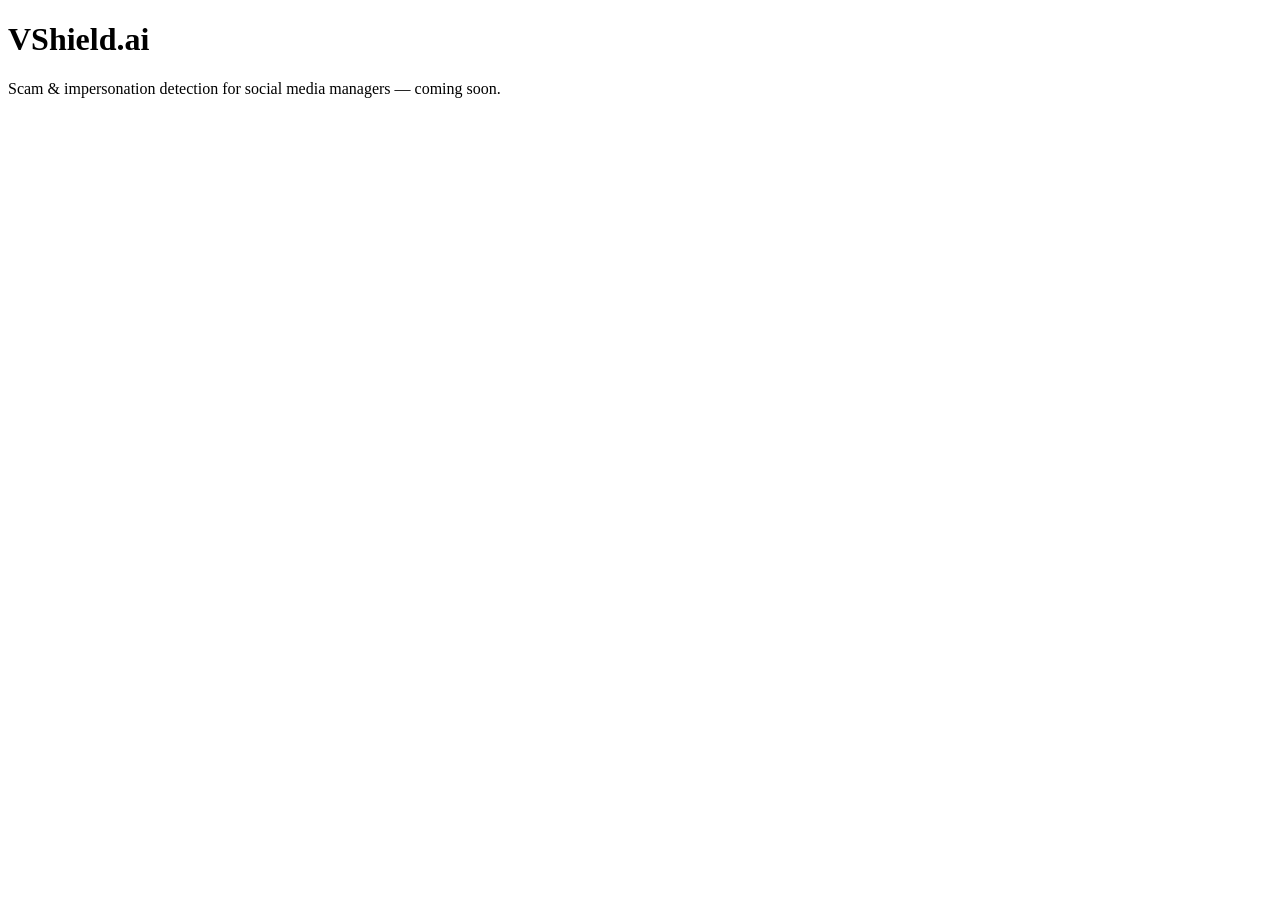
==== src/main/resources/static/index.html @ b7a6ff7b "Day 3: Authentication scaffold - User entity, SecurityConfig, signup/login endpoints, file-based H2" ====
<!DOCTYPE html>
<html lang="en">
<head>
    <meta charset="UTF-8">
    <title>VShield.ai</title>
    <link rel="stylesheet" href="style.css">
</head>
<body>
<h1>VShield.ai</h1>
<p>Scam & impersonation detection for social media managers — coming soon.</p>
<script src="script.js"></script>
</body>
</html>
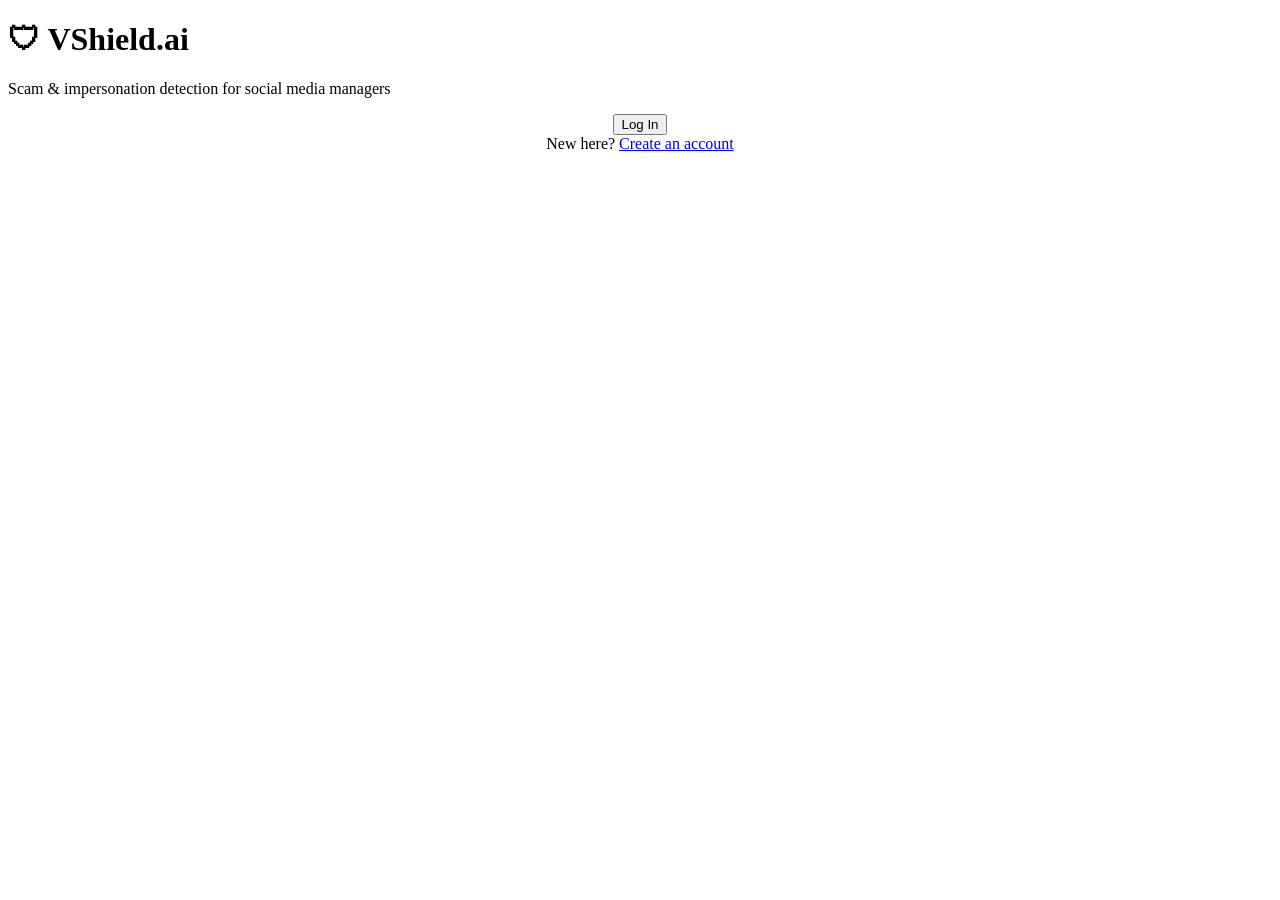
==== commit 4aeecb48: "Day 5: Analysis API + analyze screen, polished auth/dashboard UI, fixed security config conflict" ====
--- a/src/main/resources/static/index.html
+++ b/src/main/resources/static/index.html
@@ -6,8 +6,15 @@
     <link rel="stylesheet" href="style.css">
 </head>
 <body>
-<h1>VShield.ai</h1>
-<p>Scam & impersonation detection for social media managers — coming soon.</p>
-<script src="script.js"></script>
+<div class="container">
+    <h1>🛡 VShield.ai</h1>
+    <p class="subtitle">Scam & impersonation detection for social media managers</p>
+    <div class="card" style="text-align:center;">
+        <a href="login.html"><button>Log In</button></a>
+        <div class="link-row">
+            New here? <a href="signup.html">Create an account</a>
+        </div>
+    </div>
+</div>
 </body>
 </html>
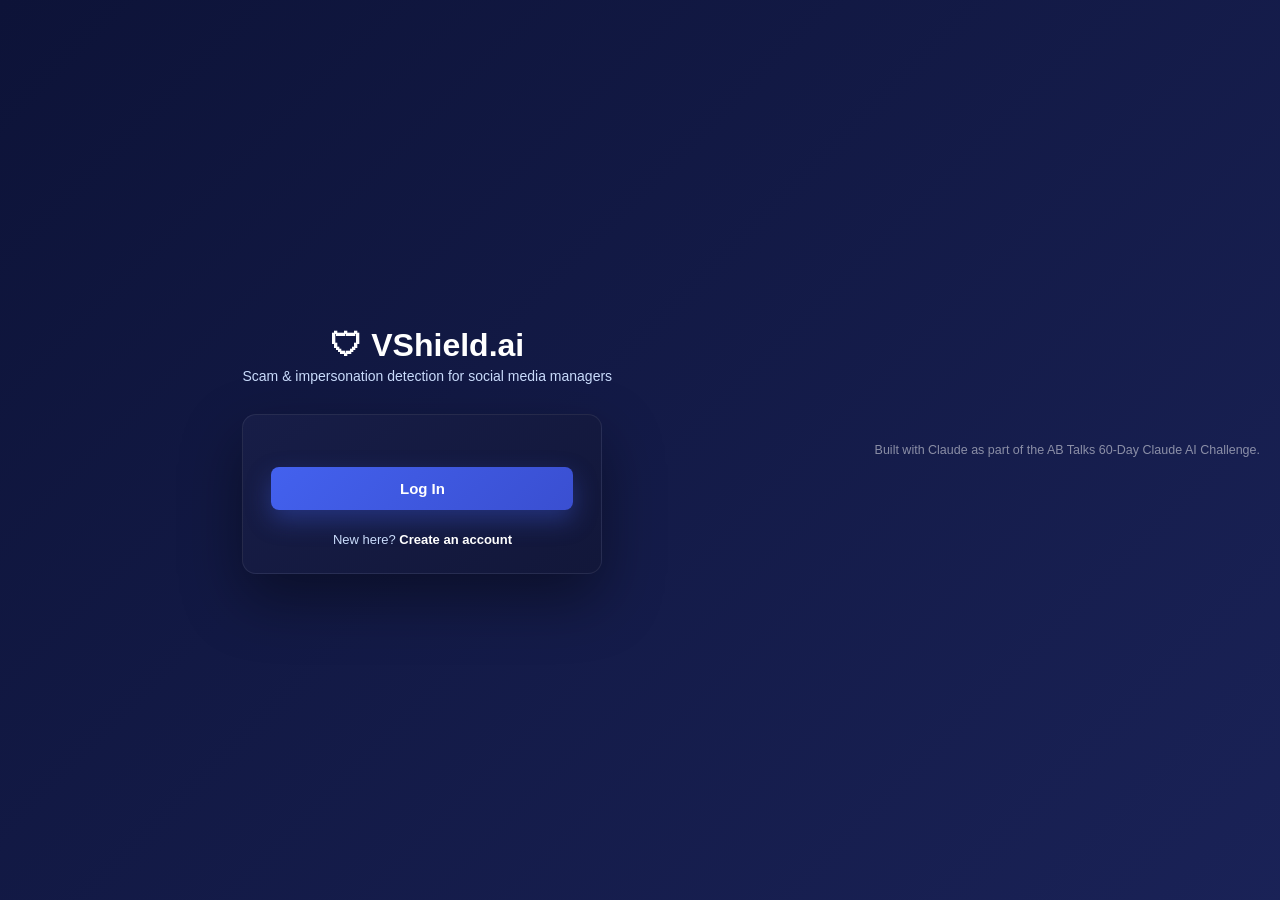
==== commit 1dd4fada: "Add Dockerfile for Render deployment" ====
--- a/src/main/resources/static/index.html
+++ b/src/main/resources/static/index.html
@@ -16,5 +16,7 @@
         </div>
     </div>
 </div>
+<link rel="stylesheet" href="style.css">
+<footer style="text-align:center; padding:20px; font-size:12.5px; color:rgba(255,255,255,0.5); position:relative; z-index:2;">Built with Claude as part of the AB Talks 60-Day Claude AI Challenge.</footer>
 </body>
 </html>
--- a/src/main/resources/static/style.css
+++ b/src/main/resources/static/style.css
@@ -0,0 +1,963 @@
+* {
+    box-sizing: border-box;
+}
+
+body {
+    font-family: 'Segoe UI', Arial, sans-serif;
+    margin: 0;
+    background-color: #1E2761;
+    color: white;
+    min-height: 100vh;
+}
+
+.container {
+    max-width: 420px;
+    margin: 80px auto;
+    padding: 0 20px;
+}
+
+.wide-container {
+    max-width: 700px;
+    margin: 40px auto;
+    padding: 0 20px;
+}
+
+h1 {
+    text-align: center;
+    margin-bottom: 4px;
+}
+
+.subtitle {
+    text-align: center;
+    color: #CADCFC;
+    margin-bottom: 30px;
+    font-size: 14px;
+}
+
+.card {
+    background: white;
+    color: #1B1B2F;
+    border-radius: 10px;
+    padding: 30px;
+    box-shadow: 0 8px 24px rgba(0,0,0,0.25);
+}
+
+label {
+    display: block;
+    font-size: 13px;
+    font-weight: bold;
+    margin-bottom: 6px;
+    margin-top: 16px;
+}
+
+input[type="email"],
+input[type="password"],
+textarea {
+    width: 100%;
+    padding: 10px 12px;
+    border: 1px solid #ccc;
+    border-radius: 6px;
+    font-size: 14px;
+    font-family: inherit;
+}
+
+textarea {
+    resize: vertical;
+    min-height: 140px;
+}
+
+button {
+    width: 100%;
+    background-color: #E63946;
+    color: white;
+    border: none;
+    padding: 12px;
+    border-radius: 6px;
+    font-size: 15px;
+    font-weight: bold;
+    cursor: pointer;
+    margin-top: 20px;
+}
+
+button:hover {
+    background-color: #c9303c;
+}
+
+button:disabled {
+    background-color: #aaa;
+    cursor: not-allowed;
+}
+
+.error-message {
+    background: #fdecea;
+    color: #c0392b;
+    padding: 10px 14px;
+    border-radius: 6px;
+    font-size: 13px;
+    margin-top: 14px;
+    display: none;
+}
+
+.link-row {
+    text-align: center;
+    margin-top: 18px;
+    font-size: 13px;
+    color: #555;
+}
+
+.link-row a {
+    color: #1E2761;
+    font-weight: bold;
+    text-decoration: none;
+}
+
+nav.navbar {
+    background: #16204F;
+    padding: 14px 24px;
+    display: flex;
+    gap: 24px;
+    align-items: center;
+}
+
+nav.navbar a {
+    color: #CADCFC;
+    text-decoration: none;
+    font-size: 14px;
+    font-weight: bold;
+}
+
+nav.navbar a:hover, nav.navbar a.active {
+    color: white;
+}
+
+nav.navbar .brand {
+    color: white;
+    font-size: 16px;
+    margin-right: auto;
+}
+
+nav.navbar button.logout-btn {
+    width: auto;
+    margin-top: 0;
+    padding: 8px 14px;
+    font-size: 13px;
+}
+
+.verdict-card {
+    border-radius: 10px;
+    padding: 20px;
+    margin-top: 20px;
+}
+
+.verdict-safe { background: #eafaf1; border: 2px solid #27ae60; }
+.verdict-suspicious { background: #fef9e7; border: 2px solid #f39c12; }
+.verdict-dangerous { background: #fdedec; border: 2px solid #e74c3c; }
+
+.verdict-badge {
+    display: inline-block;
+    font-weight: bold;
+    font-size: 18px;
+    padding: 4px 12px;
+    border-radius: 6px;
+    color: white;
+}
+
+.badge-safe { background: #27ae60; }
+.badge-suspicious { background: #f39c12; }
+.badge-dangerous { background: #e74c3c; }
+
+.score-text {
+    float: right;
+    font-weight: bold;
+    color: #333;
+}
+
+.verdict-card h3 {
+    margin-top: 20px;
+    margin-bottom: 8px;
+    font-size: 15px;
+}
+
+.verdict-card ul {
+    margin: 0;
+    padding-left: 20px;
+}
+
+.verdict-card li {
+    margin-bottom: 6px;
+    font-size: 14px;
+    color: #333;
+}
+
+.loading {
+    text-align: center;
+    color: #CADCFC;
+    margin-top: 16px;
+    display: none;
+}
+
+.empty-state {
+    text-align: center;
+    padding: 60px 20px;
+    color: #555;
+}
+         * { box-sizing: border-box; margin: 0; padding: 0; }
+
+         body {
+             font-family: 'Segoe UI', Arial, sans-serif;
+             min-height: 100vh;
+             overflow-x: hidden;
+             background: linear-gradient(135deg, #0d1338, #1E2761, #16204F, #2a1245);
+             background-size: 400% 400%;
+             animation: gradientShift 14s ease infinite;
+             display: flex;
+             align-items: center;
+             justify-content: center;
+             position: relative;
+         }
+
+         @keyframes gradientShift {
+             0% { background-position: 0% 50%; }
+             50% { background-position: 100% 50%; }
+             100% { background-position: 0% 50%; }
+         }
+
+         .blob {
+             position: absolute;
+             border-radius: 50%;
+             filter: blur(70px);
+             opacity: 0.45;
+             z-index: 0;
+             animation: float 10s ease-in-out infinite;
+         }
+         .blob1 { width: 380px; height: 380px; background: #E63946; top: -100px; left: -100px; animation-delay: 0s; }
+         .blob2 { width: 320px; height: 320px; background: #4361ee; bottom: -80px; right: -80px; animation-delay: 2s; }
+         .blob3 { width: 260px; height: 260px; background: #7209b7; top: 60%; left: 70%; animation-delay: 4s; }
+
+         @keyframes float {
+             0%, 100% { transform: translateY(0px) translateX(0px) scale(1); }
+             50% { transform: translateY(-30px) translateX(20px) scale(1.08); }
+         }
+
+         .hero-wrap {
+             position: relative;
+             z-index: 2;
+             display: flex;
+             align-items: center;
+             justify-content: center;
+             gap: 70px;
+             max-width: 1000px;
+             width: 92%;
+             flex-wrap: wrap;
+         }
+
+         .hero-left {
+             flex: 1;
+             min-width: 280px;
+             color: white;
+             animation: slideInLeft 0.9s ease both;
+         }
+
+         @keyframes slideInLeft {
+             from { opacity: 0; transform: translateX(-40px); }
+             to { opacity: 1; transform: translateX(0); }
+         }
+
+         .shield-logo {
+             width: 90px;
+             height: 90px;
+             border-radius: 22px;
+             background: linear-gradient(135deg, #E63946, #c9303c);
+             display: flex;
+             align-items: center;
+             justify-content: center;
+             font-size: 44px;
+             box-shadow: 0 20px 50px rgba(230,57,70,0.5);
+             animation: pulse 3s ease-in-out infinite, rotate3d 6s linear infinite;
+             transform-style: preserve-3d;
+             margin-bottom: 28px;
+         }
+
+         @keyframes pulse {
+             0%, 100% { box-shadow: 0 20px 50px rgba(230,57,70,0.5); }
+             50% { box-shadow: 0 25px 65px rgba(230,57,70,0.8); }
+         }
+
+         @keyframes rotate3d {
+             0% { transform: rotateY(0deg); }
+             50% { transform: rotateY(15deg); }
+             100% { transform: rotateY(0deg); }
+         }
+
+         .hero-left h1 {
+             font-size: 42px;
+             line-height: 1.15;
+             margin-bottom: 16px;
+             background: linear-gradient(90deg, #ffffff, #CADCFC);
+             -webkit-background-clip: text;
+             background-clip: text;
+             -webkit-text-fill-color: transparent;
+         }
+
+         .hero-left p {
+             color: #CADCFC;
+             font-size: 16px;
+             line-height: 1.6;
+             max-width: 380px;
+         }
+
+         .feature-row {
+             display: flex;
+             align-items: center;
+             gap: 10px;
+             margin-top: 18px;
+             font-size: 14px;
+             color: #ffffffcc;
+             opacity: 0;
+             animation: fadeInUp 0.6s ease forwards;
+         }
+         .feature-row:nth-child(1) { animation-delay: 0.4s; }
+         .feature-row:nth-child(2) { animation-delay: 0.55s; }
+         .feature-row:nth-child(3) { animation-delay: 0.7s; }
+
+         @keyframes fadeInUp {
+             from { opacity: 0; transform: translateY(10px); }
+             to { opacity: 1; transform: translateY(0); }
+         }
+
+         .feature-row .dot {
+             width: 8px; height: 8px; border-radius: 50%;
+             background: #E63946;
+             box-shadow: 0 0 10px #E63946;
+         }
+
+         .hero-right {
+             perspective: 1200px;
+             animation: slideInRight 0.9s ease both;
+         }
+
+         @keyframes slideInRight {
+             from { opacity: 0; transform: translateX(40px); }
+             to { opacity: 1; transform: translateX(0); }
+         }
+
+         .card {
+             width: 360px;
+             background: rgba(255,255,255,0.08);
+             backdrop-filter: blur(20px);
+             -webkit-backdrop-filter: blur(20px);
+             border: 1px solid rgba(255,255,255,0.18);
+             border-radius: 18px;
+             padding: 36px 32px;
+             color: white;
+             box-shadow: 0 25px 60px rgba(0,0,0,0.4);
+             transform-style: preserve-3d;
+             transition: transform 0.15s ease-out;
+         }
+
+         .card h2 {
+             font-size: 22px;
+             margin-bottom: 4px;
+         }
+         .card .sub {
+             color: #CADCFC;
+             font-size: 13px;
+             margin-bottom: 24px;
+         }
+
+         label {
+             display: block;
+             font-size: 12px;
+             font-weight: bold;
+             color: #CADCFC;
+             margin-bottom: 6px;
+             margin-top: 16px;
+             text-transform: uppercase;
+             letter-spacing: 0.5px;
+         }
+
+         input {
+             width: 100%;
+             padding: 12px 14px;
+             border-radius: 8px;
+             border: 1px solid rgba(255,255,255,0.25);
+             background: rgba(255,255,255,0.08);
+             color: white;
+             font-size: 14px;
+             outline: none;
+             transition: border-color 0.2s, background 0.2s;
+         }
+         input::placeholder { color: rgba(255,255,255,0.4); }
+         input:focus {
+             border-color: #E63946;
+             background: rgba(255,255,255,0.13);
+         }
+
+         button {
+             width: 100%;
+             margin-top: 26px;
+             padding: 13px;
+             border: none;
+             border-radius: 8px;
+             background: linear-gradient(135deg, #E63946, #c9303c);
+             color: white;
+             font-size: 15px;
+             font-weight: bold;
+             cursor: pointer;
+             transition: transform 0.15s, box-shadow 0.15s;
+             box-shadow: 0 10px 25px rgba(230,57,70,0.35);
+         }
+         button:hover { transform: translateY(-2px); box-shadow: 0 14px 32px rgba(230,57,70,0.5); }
+         button:disabled { opacity: 0.6; cursor: not-allowed; transform: none; }
+
+         .error-message {
+             background: rgba(231,76,60,0.15);
+             border: 1px solid rgba(231,76,60,0.4);
+             color: #ff8a80;
+             padding: 10px 14px;
+             border-radius: 8px;
+             font-size: 13px;
+             margin-top: 16px;
+             display: none;
+         }
+
+         .link-row {
+             text-align: center;
+             margin-top: 22px;
+             font-size: 13px;
+             color: #CADCFC;
+         }
+         .link-row a { color: white; font-weight: bold; text-decoration: none; }
+         .link-row a:hover { text-decoration: underline; }
+
+         @media (max-width: 720px) {
+             .hero-wrap { flex-direction: column; text-align: center; }
+             .hero-left { align-items: center; display: flex; flex-direction: column; }
+             .feature-row { justify-content: center; }
+         }
+
+                 * { box-sizing: border-box; margin: 0; padding: 0; }
+
+                 body {
+                     font-family: 'Segoe UI', Arial, sans-serif;
+                     min-height: 100vh;
+                     overflow-x: hidden;
+                     background: linear-gradient(135deg, #0d1338, #1E2761, #16204F, #2a1245);
+                     background-size: 400% 400%;
+                     animation: gradientShift 14s ease infinite;
+                     display: flex;
+                     align-items: center;
+                     justify-content: center;
+                     position: relative;
+                 }
+
+                 @keyframes gradientShift {
+                     0% { background-position: 0% 50%; }
+                     50% { background-position: 100% 50%; }
+                     100% { background-position: 0% 50%; }
+                 }
+
+                 .blob {
+                     position: absolute;
+                     border-radius: 50%;
+                     filter: blur(70px);
+                     opacity: 0.45;
+                     z-index: 0;
+                     animation: float 10s ease-in-out infinite;
+                 }
+                 .blob1 { width: 380px; height: 380px; background: #4361ee; top: -100px; right: -100px; animation-delay: 0s; }
+                 .blob2 { width: 320px; height: 320px; background: #E63946; bottom: -80px; left: -80px; animation-delay: 2s; }
+                 .blob3 { width: 260px; height: 260px; background: #7209b7; top: 55%; right: 65%; animation-delay: 4s; }
+
+                 @keyframes float {
+                     0%, 100% { transform: translateY(0px) translateX(0px) scale(1); }
+                     50% { transform: translateY(-30px) translateX(20px) scale(1.08); }
+                 }
+
+                 .hero-wrap {
+                     position: relative;
+                     z-index: 2;
+                     display: flex;
+                     align-items: center;
+                     justify-content: center;
+                     gap: 70px;
+                     max-width: 1000px;
+                     width: 92%;
+                     flex-wrap: wrap;
+                     flex-direction: row-reverse;
+                 }
+
+                 .hero-left {
+                     flex: 1;
+                     min-width: 280px;
+                     color: white;
+                     animation: slideInRight 0.9s ease both;
+                 }
+
+                 @keyframes slideInRight {
+                     from { opacity: 0; transform: translateX(40px); }
+                     to { opacity: 1; transform: translateX(0); }
+                 }
+
+                 .shield-logo {
+                     width: 90px;
+                     height: 90px;
+                     border-radius: 22px;
+                     background: linear-gradient(135deg, #4361ee, #3a4fd1);
+                     display: flex;
+                     align-items: center;
+                     justify-content: center;
+                     font-size: 44px;
+                     box-shadow: 0 20px 50px rgba(67,97,238,0.5);
+                     animation: pulse 3s ease-in-out infinite, rotate3d 6s linear infinite;
+                     transform-style: preserve-3d;
+                     margin-bottom: 28px;
+                 }
+
+                 @keyframes pulse {
+                     0%, 100% { box-shadow: 0 20px 50px rgba(67,97,238,0.5); }
+                     50% { box-shadow: 0 25px 65px rgba(67,97,238,0.8); }
+                 }
+
+                 @keyframes rotate3d {
+                     0% { transform: rotateY(0deg); }
+                     50% { transform: rotateY(-15deg); }
+                     100% { transform: rotateY(0deg); }
+                 }
+
+                 .hero-left h1 {
+                     font-size: 42px;
+                     line-height: 1.15;
+                     margin-bottom: 16px;
+                     background: linear-gradient(90deg, #ffffff, #CADCFC);
+                     -webkit-background-clip: text;
+                     background-clip: text;
+                     -webkit-text-fill-color: transparent;
+                 }
+
+                 .hero-left p {
+                     color: #CADCFC;
+                     font-size: 16px;
+                     line-height: 1.6;
+                     max-width: 380px;
+                 }
+
+                 .feature-row {
+                     display: flex;
+                     align-items: center;
+                     gap: 10px;
+                     margin-top: 18px;
+                     font-size: 14px;
+                     color: #ffffffcc;
+                     opacity: 0;
+                     animation: fadeInUp 0.6s ease forwards;
+                 }
+                 .feature-row:nth-child(1) { animation-delay: 0.4s; }
+                 .feature-row:nth-child(2) { animation-delay: 0.55s; }
+                 .feature-row:nth-child(3) { animation-delay: 0.7s; }
+
+                 @keyframes fadeInUp {
+                     from { opacity: 0; transform: translateY(10px); }
+                     to { opacity: 1; transform: translateY(0); }
+                 }
+
+                 .feature-row .dot {
+                     width: 8px; height: 8px; border-radius: 50%;
+                     background: #4361ee;
+                     box-shadow: 0 0 10px #4361ee;
+                 }
+
+                 .hero-right {
+                     perspective: 1200px;
+                     animation: slideInLeft 0.9s ease both;
+                 }
+
+                 @keyframes slideInLeft {
+                     from { opacity: 0; transform: translateX(-40px); }
+                     to { opacity: 1; transform: translateX(0); }
+                 }
+
+                 .card {
+                     width: 360px;
+                     background: rgba(255,255,255,0.08);
+                     backdrop-filter: blur(20px);
+                     -webkit-backdrop-filter: blur(20px);
+                     border: 1px solid rgba(255,255,255,0.18);
+                     border-radius: 18px;
+                     padding: 36px 32px;
+                     color: white;
+                     box-shadow: 0 25px 60px rgba(0,0,0,0.4);
+                     transform-style: preserve-3d;
+                     transition: transform 0.15s ease-out;
+                 }
+
+                 .card h2 {
+                     font-size: 22px;
+                     margin-bottom: 4px;
+                 }
+                 .card .sub {
+                     color: #CADCFC;
+                     font-size: 13px;
+                     margin-bottom: 24px;
+                 }
+
+                 label {
+                     display: block;
+                     font-size: 12px;
+                     font-weight: bold;
+                     color: #CADCFC;
+                     margin-bottom: 6px;
+                     margin-top: 16px;
+                     text-transform: uppercase;
+                     letter-spacing: 0.5px;
+                 }
+
+                 input {
+                     width: 100%;
+                     padding: 12px 14px;
+                     border-radius: 8px;
+                     border: 1px solid rgba(255,255,255,0.25);
+                     background: rgba(255,255,255,0.08);
+                     color: white;
+                     font-size: 14px;
+                     outline: none;
+                     transition: border-color 0.2s, background 0.2s;
+                 }
+                 input::placeholder { color: rgba(255,255,255,0.4); }
+                 input:focus {
+                     border-color: #4361ee;
+                     background: rgba(255,255,255,0.13);
+                 }
+
+                 button {
+                     width: 100%;
+                     margin-top: 26px;
+                     padding: 13px;
+                     border: none;
+                     border-radius: 8px;
+                     background: linear-gradient(135deg, #4361ee, #3a4fd1);
+                     color: white;
+                     font-size: 15px;
+                     font-weight: bold;
+                     cursor: pointer;
+                     transition: transform 0.15s, box-shadow 0.15s;
+                     box-shadow: 0 10px 25px rgba(67,97,238,0.35);
+                 }
+                 button:hover { transform: translateY(-2px); box-shadow: 0 14px 32px rgba(67,97,238,0.5); }
+                 button:disabled { opacity: 0.6; cursor: not-allowed; transform: none; }
+
+                 .error-message {
+                     background: rgba(231,76,60,0.15);
+                     border: 1px solid rgba(231,76,60,0.4);
+                     color: #ff8a80;
+                     padding: 10px 14px;
+                     border-radius: 8px;
+                     font-size: 13px;
+                     margin-top: 16px;
+                     display: none;
+                 }
+
+                 .link-row {
+                     text-align: center;
+                     margin-top: 22px;
+                     font-size: 13px;
+                     color: #CADCFC;
+                 }
+                 .link-row a { color: white; font-weight: bold; text-decoration: none; }
+                 .link-row a:hover { text-decoration: underline; }
+
+                 @media (max-width: 720px) {
+                     .hero-wrap { flex-direction: column; text-align: center; }
+                     .hero-left { align-items: center; display: flex; flex-direction: column; }
+                     .feature-row { justify-content: center; }
+                 }
+
+                         * { box-sizing: border-box; margin: 0; padding: 0; }
+
+                         body {
+                             font-family: 'Segoe UI', Arial, sans-serif;
+                             background-color: #0d1128;
+                             color: white;
+                             min-height: 100vh;
+                             position: relative;
+                             overflow-x: hidden;
+                         }
+
+                         #matrixCanvas {
+                             position: fixed;
+                             top: 0;
+                             left: 0;
+                             width: 100%;
+                             height: 100%;
+                             z-index: 0;
+                             opacity: 0.35;
+                         }
+
+                         .page-overlay {
+                             position: relative;
+                             z-index: 1;
+                         }
+
+                         nav.navbar {
+                             background: rgba(22, 32, 79, 0.85);
+                             backdrop-filter: blur(8px);
+                             padding: 14px 24px;
+                             display: flex;
+                             gap: 24px;
+                             align-items: center;
+                             border-bottom: 1px solid rgba(255,255,255,0.08);
+                         }
+
+                         nav.navbar a {
+                             color: #CADCFC;
+                             text-decoration: none;
+                             font-size: 14px;
+                             font-weight: bold;
+                         }
+
+                         nav.navbar a:hover, nav.navbar a.active { color: white; }
+
+                         nav.navbar .brand {
+                             color: white;
+                             font-size: 16px;
+                             margin-right: auto;
+                         }
+
+                         nav.navbar button.logout-btn {
+                             background-color: #E63946;
+                             color: white;
+                             border: none;
+                             padding: 8px 14px;
+                             border-radius: 6px;
+                             font-size: 13px;
+                             font-weight: bold;
+                             cursor: pointer;
+                         }
+                         nav.navbar button.logout-btn:hover { background-color: #c9303c; }
+
+                         .wide-container {
+                             max-width: 700px;
+                             margin: 60px auto;
+                             padding: 0 20px;
+                         }
+
+                         .wide-container h1 {
+                             font-size: 32px;
+                             margin-bottom: 8px;
+                         }
+
+                         .wide-container > p {
+                             color: #CADCFC;
+                             font-size: 15px;
+                         }
+
+                         .card {
+                             background: rgba(255,255,255,0.08);
+                             backdrop-filter: blur(14px);
+                             border: 1px solid rgba(255,255,255,0.15);
+                             border-radius: 12px;
+                             padding: 24px;
+                             transition: transform 0.2s, box-shadow 0.2s;
+                         }
+
+                         .card:hover {
+                             transform: translateY(-4px);
+                             box-shadow: 0 16px 40px rgba(0,0,0,0.4);
+                             border-color: #E63946;
+                         }
+
+                         .card h3 { margin-top: 0; color: white; }
+                         .card p { color: #CADCFC !important; font-size: 14px; }
+
+
+
+                        html, body {
+                            margin: 0;
+                            padding: 0;
+                        }
+
+                        * { box-sizing: border-box; }
+
+                        body {
+                            font-family: 'Segoe UI', Arial, sans-serif;
+                            background-color: #0a0e27;
+                            color: white;
+                            min-height: 100vh;
+                            position: relative;
+                            overflow-x: hidden;
+                        }
+
+                        #matrixCanvas {
+                            position: fixed;
+                            top: 0;
+                            left: 0;
+                            width: 100%;
+                            height: 100%;
+                            z-index: 0;
+                            opacity: 0.18;
+                            display: block;
+                        }
+
+                        .page-overlay {
+                            position: relative;
+                            z-index: 1;
+                            width: 100%;
+                            min-height: 100vh;
+                        }
+
+                        /* NAVBAR */
+                        nav.navbar {
+                            position: fixed;
+                            top: 0;
+                            left: 0;
+                            width: 100%;
+                            height: 66px;
+                            background: #12173a;
+                            box-shadow: 0 2px 12px rgba(0,0,0,0.4);
+                            padding: 0 36px;
+                            display: flex;
+                            gap: 30px;
+                            align-items: center;
+                            z-index: 10;
+                        }
+
+                        nav.navbar a {
+                            color: #9aa7d1;
+                            text-decoration: none;
+                            font-size: 14px;
+                            font-weight: 600;
+                            padding: 8px 12px;
+                            border-radius: 6px;
+                            transition: color 0.15s, background 0.15s;
+                        }
+
+                        nav.navbar a:hover { color: #ffffff; background: rgba(255,255,255,0.06); }
+                        nav.navbar a.active { color: #ffffff; background: rgba(230,57,70,0.18); }
+
+                        nav.navbar .brand {
+                            color: white;
+                            font-size: 17px;
+                            font-weight: 700;
+                            margin-right: auto;
+                            display: flex;
+                            align-items: center;
+                            gap: 8px;
+                            letter-spacing: -0.2px;
+                        }
+
+                        nav.navbar button.logout-btn {
+                            background-color: transparent;
+                            color: #ff8a80;
+                            border: 1px solid rgba(230,57,70,0.5);
+                            padding: 8px 18px;
+                            border-radius: 6px;
+                            font-size: 13px;
+                            font-weight: 600;
+                            cursor: pointer;
+                            transition: all 0.15s;
+                        }
+                        nav.navbar button.logout-btn:hover {
+                            background-color: #E63946;
+                            color: white;
+                            border-color: #E63946;
+                        }
+
+                        /* WELCOME SECTION */
+                        .wide-container {
+                            max-width: 760px;
+                            margin: 0 auto;
+                            padding: 130px 24px 40px 24px;
+                            position: relative;
+                            z-index: 1;
+                        }
+
+                        .wide-container h1 {
+                            font-size: 30px;
+                            font-weight: 700;
+                            margin: 0 0 10px 0;
+                            letter-spacing: -0.4px;
+                            background: linear-gradient(90deg, #ffffff, #CADCFC);
+                            -webkit-background-clip: text;
+                            background-clip: text;
+                            -webkit-text-fill-color: transparent;
+                        }
+
+                        .wide-container > p {
+                            color: #9aa7d1;
+                            font-size: 15px;
+                            margin: 0 0 32px 0;
+                            line-height: 1.6;
+                            max-width: 560px;
+                        }
+
+                        /* ANALYZE CARD */
+                        .card {
+                            background: linear-gradient(145deg, #171d47, #12173a);
+                            border: 1px solid rgba(255,255,255,0.08);
+                            border-radius: 14px;
+                            padding: 26px 28px;
+                            transition: transform 0.2s ease, box-shadow 0.2s ease, border-color 0.2s ease;
+                            position: relative;
+                            overflow: hidden;
+                        }
+
+                        .card::before {
+                            content: "";
+                            position: absolute;
+                            top: 0; left: 0;
+                            width: 4px;
+                            height: 100%;
+                            background: #E63946;
+                            opacity: 0;
+                            transition: opacity 0.2s;
+                        }
+
+                        .card:hover {
+                            transform: translateY(-4px);
+                            box-shadow: 0 16px 40px rgba(0,0,0,0.5);
+                            border-color: rgba(230,57,70,0.5);
+                        }
+
+                        .card:hover::before { opacity: 1; }
+
+                        .card h3 {
+                            margin: 0 0 6px 0;
+                            color: white;
+                            font-size: 17px;
+                            font-weight: 700;
+                        }
+                        .page-overlay {
+                            position: relative;
+                            z-index: 1;
+                            width: 100%;
+                            min-height: 100vh;
+                            display: flex;
+                            flex-direction: column;
+                        }
+
+                        .page-overlay > .wide-container {
+                            flex: 1;
+                        }
+
+                        .site-footer {
+                            position: relative;
+                            z-index: 1;
+                            text-align: center;
+                            padding: 18px 20px;
+                            font-size: 12.5px;
+                            font-weight: 500;
+                            color: #7d89b0;
+                            background: rgba(10, 14, 39, 0.75);
+                            backdrop-filter: blur(10px);
+                            border-top: 1px solid rgba(255,255,255,0.08);
+                            display: flex;
+                            align-items: center;
+                            justify-content: center;
+                            gap: 8px;
+                        }
+
+                        .site-footer::before {
+                            content: "🛡";
+                            font-size: 13px;
+                            opacity: 0.8;
+                        }
--- a/src/main/resources/static/style.css
+++ b/src/main/resources/static/style.css
@@ -0,0 +1,963 @@
+* {
+    box-sizing: border-box;
+}
+
+body {
+    font-family: 'Segoe UI', Arial, sans-serif;
+    margin: 0;
+    background-color: #1E2761;
+    color: white;
+    min-height: 100vh;
+}
+
+.container {
+    max-width: 420px;
+    margin: 80px auto;
+    padding: 0 20px;
+}
+
+.wide-container {
+    max-width: 700px;
+    margin: 40px auto;
+    padding: 0 20px;
+}
+
+h1 {
+    text-align: center;
+    margin-bottom: 4px;
+}
+
+.subtitle {
+    text-align: center;
+    color: #CADCFC;
+    margin-bottom: 30px;
+    font-size: 14px;
+}
+
+.card {
+    background: white;
+    color: #1B1B2F;
+    border-radius: 10px;
+    padding: 30px;
+    box-shadow: 0 8px 24px rgba(0,0,0,0.25);
+}
+
+label {
+    display: block;
+    font-size: 13px;
+    font-weight: bold;
+    margin-bottom: 6px;
+    margin-top: 16px;
+}
+
+input[type="email"],
+input[type="password"],
+textarea {
+    width: 100%;
+    padding: 10px 12px;
+    border: 1px solid #ccc;
+    border-radius: 6px;
+    font-size: 14px;
+    font-family: inherit;
+}
+
+textarea {
+    resize: vertical;
+    min-height: 140px;
+}
+
+button {
+    width: 100%;
+    background-color: #E63946;
+    color: white;
+    border: none;
+    padding: 12px;
+    border-radius: 6px;
+    font-size: 15px;
+    font-weight: bold;
+    cursor: pointer;
+    margin-top: 20px;
+}
+
+button:hover {
+    background-color: #c9303c;
+}
+
+button:disabled {
+    background-color: #aaa;
+    cursor: not-allowed;
+}
+
+.error-message {
+    background: #fdecea;
+    color: #c0392b;
+    padding: 10px 14px;
+    border-radius: 6px;
+    font-size: 13px;
+    margin-top: 14px;
+    display: none;
+}
+
+.link-row {
+    text-align: center;
+    margin-top: 18px;
+    font-size: 13px;
+    color: #555;
+}
+
+.link-row a {
+    color: #1E2761;
+    font-weight: bold;
+    text-decoration: none;
+}
+
+nav.navbar {
+    background: #16204F;
+    padding: 14px 24px;
+    display: flex;
+    gap: 24px;
+    align-items: center;
+}
+
+nav.navbar a {
+    color: #CADCFC;
+    text-decoration: none;
+    font-size: 14px;
+    font-weight: bold;
+}
+
+nav.navbar a:hover, nav.navbar a.active {
+    color: white;
+}
+
+nav.navbar .brand {
+    color: white;
+    font-size: 16px;
+    margin-right: auto;
+}
+
+nav.navbar button.logout-btn {
+    width: auto;
+    margin-top: 0;
+    padding: 8px 14px;
+    font-size: 13px;
+}
+
+.verdict-card {
+    border-radius: 10px;
+    padding: 20px;
+    margin-top: 20px;
+}
+
+.verdict-safe { background: #eafaf1; border: 2px solid #27ae60; }
+.verdict-suspicious { background: #fef9e7; border: 2px solid #f39c12; }
+.verdict-dangerous { background: #fdedec; border: 2px solid #e74c3c; }
+
+.verdict-badge {
+    display: inline-block;
+    font-weight: bold;
+    font-size: 18px;
+    padding: 4px 12px;
+    border-radius: 6px;
+    color: white;
+}
+
+.badge-safe { background: #27ae60; }
+.badge-suspicious { background: #f39c12; }
+.badge-dangerous { background: #e74c3c; }
+
+.score-text {
+    float: right;
+    font-weight: bold;
+    color: #333;
+}
+
+.verdict-card h3 {
+    margin-top: 20px;
+    margin-bottom: 8px;
+    font-size: 15px;
+}
+
+.verdict-card ul {
+    margin: 0;
+    padding-left: 20px;
+}
+
+.verdict-card li {
+    margin-bottom: 6px;
+    font-size: 14px;
+    color: #333;
+}
+
+.loading {
+    text-align: center;
+    color: #CADCFC;
+    margin-top: 16px;
+    display: none;
+}
+
+.empty-state {
+    text-align: center;
+    padding: 60px 20px;
+    color: #555;
+}
+         * { box-sizing: border-box; margin: 0; padding: 0; }
+
+         body {
+             font-family: 'Segoe UI', Arial, sans-serif;
+             min-height: 100vh;
+             overflow-x: hidden;
+             background: linear-gradient(135deg, #0d1338, #1E2761, #16204F, #2a1245);
+             background-size: 400% 400%;
+             animation: gradientShift 14s ease infinite;
+             display: flex;
+             align-items: center;
+             justify-content: center;
+             position: relative;
+         }
+
+         @keyframes gradientShift {
+             0% { background-position: 0% 50%; }
+             50% { background-position: 100% 50%; }
+             100% { background-position: 0% 50%; }
+         }
+
+         .blob {
+             position: absolute;
+             border-radius: 50%;
+             filter: blur(70px);
+             opacity: 0.45;
+             z-index: 0;
+             animation: float 10s ease-in-out infinite;
+         }
+         .blob1 { width: 380px; height: 380px; background: #E63946; top: -100px; left: -100px; animation-delay: 0s; }
+         .blob2 { width: 320px; height: 320px; background: #4361ee; bottom: -80px; right: -80px; animation-delay: 2s; }
+         .blob3 { width: 260px; height: 260px; background: #7209b7; top: 60%; left: 70%; animation-delay: 4s; }
+
+         @keyframes float {
+             0%, 100% { transform: translateY(0px) translateX(0px) scale(1); }
+             50% { transform: translateY(-30px) translateX(20px) scale(1.08); }
+         }
+
+         .hero-wrap {
+             position: relative;
+             z-index: 2;
+             display: flex;
+             align-items: center;
+             justify-content: center;
+             gap: 70px;
+             max-width: 1000px;
+             width: 92%;
+             flex-wrap: wrap;
+         }
+
+         .hero-left {
+             flex: 1;
+             min-width: 280px;
+             color: white;
+             animation: slideInLeft 0.9s ease both;
+         }
+
+         @keyframes slideInLeft {
+             from { opacity: 0; transform: translateX(-40px); }
+             to { opacity: 1; transform: translateX(0); }
+         }
+
+         .shield-logo {
+             width: 90px;
+             height: 90px;
+             border-radius: 22px;
+             background: linear-gradient(135deg, #E63946, #c9303c);
+             display: flex;
+             align-items: center;
+             justify-content: center;
+             font-size: 44px;
+             box-shadow: 0 20px 50px rgba(230,57,70,0.5);
+             animation: pulse 3s ease-in-out infinite, rotate3d 6s linear infinite;
+             transform-style: preserve-3d;
+             margin-bottom: 28px;
+         }
+
+         @keyframes pulse {
+             0%, 100% { box-shadow: 0 20px 50px rgba(230,57,70,0.5); }
+             50% { box-shadow: 0 25px 65px rgba(230,57,70,0.8); }
+         }
+
+         @keyframes rotate3d {
+             0% { transform: rotateY(0deg); }
+             50% { transform: rotateY(15deg); }
+             100% { transform: rotateY(0deg); }
+         }
+
+         .hero-left h1 {
+             font-size: 42px;
+             line-height: 1.15;
+             margin-bottom: 16px;
+             background: linear-gradient(90deg, #ffffff, #CADCFC);
+             -webkit-background-clip: text;
+             background-clip: text;
+             -webkit-text-fill-color: transparent;
+         }
+
+         .hero-left p {
+             color: #CADCFC;
+             font-size: 16px;
+             line-height: 1.6;
+             max-width: 380px;
+         }
+
+         .feature-row {
+             display: flex;
+             align-items: center;
+             gap: 10px;
+             margin-top: 18px;
+             font-size: 14px;
+             color: #ffffffcc;
+             opacity: 0;
+             animation: fadeInUp 0.6s ease forwards;
+         }
+         .feature-row:nth-child(1) { animation-delay: 0.4s; }
+         .feature-row:nth-child(2) { animation-delay: 0.55s; }
+         .feature-row:nth-child(3) { animation-delay: 0.7s; }
+
+         @keyframes fadeInUp {
+             from { opacity: 0; transform: translateY(10px); }
+             to { opacity: 1; transform: translateY(0); }
+         }
+
+         .feature-row .dot {
+             width: 8px; height: 8px; border-radius: 50%;
+             background: #E63946;
+             box-shadow: 0 0 10px #E63946;
+         }
+
+         .hero-right {
+             perspective: 1200px;
+             animation: slideInRight 0.9s ease both;
+         }
+
+         @keyframes slideInRight {
+             from { opacity: 0; transform: translateX(40px); }
+             to { opacity: 1; transform: translateX(0); }
+         }
+
+         .card {
+             width: 360px;
+             background: rgba(255,255,255,0.08);
+             backdrop-filter: blur(20px);
+             -webkit-backdrop-filter: blur(20px);
+             border: 1px solid rgba(255,255,255,0.18);
+             border-radius: 18px;
+             padding: 36px 32px;
+             color: white;
+             box-shadow: 0 25px 60px rgba(0,0,0,0.4);
+             transform-style: preserve-3d;
+             transition: transform 0.15s ease-out;
+         }
+
+         .card h2 {
+             font-size: 22px;
+             margin-bottom: 4px;
+         }
+         .card .sub {
+             color: #CADCFC;
+             font-size: 13px;
+             margin-bottom: 24px;
+         }
+
+         label {
+             display: block;
+             font-size: 12px;
+             font-weight: bold;
+             color: #CADCFC;
+             margin-bottom: 6px;
+             margin-top: 16px;
+             text-transform: uppercase;
+             letter-spacing: 0.5px;
+         }
+
+         input {
+             width: 100%;
+             padding: 12px 14px;
+             border-radius: 8px;
+             border: 1px solid rgba(255,255,255,0.25);
+             background: rgba(255,255,255,0.08);
+             color: white;
+             font-size: 14px;
+             outline: none;
+             transition: border-color 0.2s, background 0.2s;
+         }
+         input::placeholder { color: rgba(255,255,255,0.4); }
+         input:focus {
+             border-color: #E63946;
+             background: rgba(255,255,255,0.13);
+         }
+
+         button {
+             width: 100%;
+             margin-top: 26px;
+             padding: 13px;
+             border: none;
+             border-radius: 8px;
+             background: linear-gradient(135deg, #E63946, #c9303c);
+             color: white;
+             font-size: 15px;
+             font-weight: bold;
+             cursor: pointer;
+             transition: transform 0.15s, box-shadow 0.15s;
+             box-shadow: 0 10px 25px rgba(230,57,70,0.35);
+         }
+         button:hover { transform: translateY(-2px); box-shadow: 0 14px 32px rgba(230,57,70,0.5); }
+         button:disabled { opacity: 0.6; cursor: not-allowed; transform: none; }
+
+         .error-message {
+             background: rgba(231,76,60,0.15);
+             border: 1px solid rgba(231,76,60,0.4);
+             color: #ff8a80;
+             padding: 10px 14px;
+             border-radius: 8px;
+             font-size: 13px;
+             margin-top: 16px;
+             display: none;
+         }
+
+         .link-row {
+             text-align: center;
+             margin-top: 22px;
+             font-size: 13px;
+             color: #CADCFC;
+         }
+         .link-row a { color: white; font-weight: bold; text-decoration: none; }
+         .link-row a:hover { text-decoration: underline; }
+
+         @media (max-width: 720px) {
+             .hero-wrap { flex-direction: column; text-align: center; }
+             .hero-left { align-items: center; display: flex; flex-direction: column; }
+             .feature-row { justify-content: center; }
+         }
+
+                 * { box-sizing: border-box; margin: 0; padding: 0; }
+
+                 body {
+                     font-family: 'Segoe UI', Arial, sans-serif;
+                     min-height: 100vh;
+                     overflow-x: hidden;
+                     background: linear-gradient(135deg, #0d1338, #1E2761, #16204F, #2a1245);
+                     background-size: 400% 400%;
+                     animation: gradientShift 14s ease infinite;
+                     display: flex;
+                     align-items: center;
+                     justify-content: center;
+                     position: relative;
+                 }
+
+                 @keyframes gradientShift {
+                     0% { background-position: 0% 50%; }
+                     50% { background-position: 100% 50%; }
+                     100% { background-position: 0% 50%; }
+                 }
+
+                 .blob {
+                     position: absolute;
+                     border-radius: 50%;
+                     filter: blur(70px);
+                     opacity: 0.45;
+                     z-index: 0;
+                     animation: float 10s ease-in-out infinite;
+                 }
+                 .blob1 { width: 380px; height: 380px; background: #4361ee; top: -100px; right: -100px; animation-delay: 0s; }
+                 .blob2 { width: 320px; height: 320px; background: #E63946; bottom: -80px; left: -80px; animation-delay: 2s; }
+                 .blob3 { width: 260px; height: 260px; background: #7209b7; top: 55%; right: 65%; animation-delay: 4s; }
+
+                 @keyframes float {
+                     0%, 100% { transform: translateY(0px) translateX(0px) scale(1); }
+                     50% { transform: translateY(-30px) translateX(20px) scale(1.08); }
+                 }
+
+                 .hero-wrap {
+                     position: relative;
+                     z-index: 2;
+                     display: flex;
+                     align-items: center;
+                     justify-content: center;
+                     gap: 70px;
+                     max-width: 1000px;
+                     width: 92%;
+                     flex-wrap: wrap;
+                     flex-direction: row-reverse;
+                 }
+
+                 .hero-left {
+                     flex: 1;
+                     min-width: 280px;
+                     color: white;
+                     animation: slideInRight 0.9s ease both;
+                 }
+
+                 @keyframes slideInRight {
+                     from { opacity: 0; transform: translateX(40px); }
+                     to { opacity: 1; transform: translateX(0); }
+                 }
+
+                 .shield-logo {
+                     width: 90px;
+                     height: 90px;
+                     border-radius: 22px;
+                     background: linear-gradient(135deg, #4361ee, #3a4fd1);
+                     display: flex;
+                     align-items: center;
+                     justify-content: center;
+                     font-size: 44px;
+                     box-shadow: 0 20px 50px rgba(67,97,238,0.5);
+                     animation: pulse 3s ease-in-out infinite, rotate3d 6s linear infinite;
+                     transform-style: preserve-3d;
+                     margin-bottom: 28px;
+                 }
+
+                 @keyframes pulse {
+                     0%, 100% { box-shadow: 0 20px 50px rgba(67,97,238,0.5); }
+                     50% { box-shadow: 0 25px 65px rgba(67,97,238,0.8); }
+                 }
+
+                 @keyframes rotate3d {
+                     0% { transform: rotateY(0deg); }
+                     50% { transform: rotateY(-15deg); }
+                     100% { transform: rotateY(0deg); }
+                 }
+
+                 .hero-left h1 {
+                     font-size: 42px;
+                     line-height: 1.15;
+                     margin-bottom: 16px;
+                     background: linear-gradient(90deg, #ffffff, #CADCFC);
+                     -webkit-background-clip: text;
+                     background-clip: text;
+                     -webkit-text-fill-color: transparent;
+                 }
+
+                 .hero-left p {
+                     color: #CADCFC;
+                     font-size: 16px;
+                     line-height: 1.6;
+                     max-width: 380px;
+                 }
+
+                 .feature-row {
+                     display: flex;
+                     align-items: center;
+                     gap: 10px;
+                     margin-top: 18px;
+                     font-size: 14px;
+                     color: #ffffffcc;
+                     opacity: 0;
+                     animation: fadeInUp 0.6s ease forwards;
+                 }
+                 .feature-row:nth-child(1) { animation-delay: 0.4s; }
+                 .feature-row:nth-child(2) { animation-delay: 0.55s; }
+                 .feature-row:nth-child(3) { animation-delay: 0.7s; }
+
+                 @keyframes fadeInUp {
+                     from { opacity: 0; transform: translateY(10px); }
+                     to { opacity: 1; transform: translateY(0); }
+                 }
+
+                 .feature-row .dot {
+                     width: 8px; height: 8px; border-radius: 50%;
+                     background: #4361ee;
+                     box-shadow: 0 0 10px #4361ee;
+                 }
+
+                 .hero-right {
+                     perspective: 1200px;
+                     animation: slideInLeft 0.9s ease both;
+                 }
+
+                 @keyframes slideInLeft {
+                     from { opacity: 0; transform: translateX(-40px); }
+                     to { opacity: 1; transform: translateX(0); }
+                 }
+
+                 .card {
+                     width: 360px;
+                     background: rgba(255,255,255,0.08);
+                     backdrop-filter: blur(20px);
+                     -webkit-backdrop-filter: blur(20px);
+                     border: 1px solid rgba(255,255,255,0.18);
+                     border-radius: 18px;
+                     padding: 36px 32px;
+                     color: white;
+                     box-shadow: 0 25px 60px rgba(0,0,0,0.4);
+                     transform-style: preserve-3d;
+                     transition: transform 0.15s ease-out;
+                 }
+
+                 .card h2 {
+                     font-size: 22px;
+                     margin-bottom: 4px;
+                 }
+                 .card .sub {
+                     color: #CADCFC;
+                     font-size: 13px;
+                     margin-bottom: 24px;
+                 }
+
+                 label {
+                     display: block;
+                     font-size: 12px;
+                     font-weight: bold;
+                     color: #CADCFC;
+                     margin-bottom: 6px;
+                     margin-top: 16px;
+                     text-transform: uppercase;
+                     letter-spacing: 0.5px;
+                 }
+
+                 input {
+                     width: 100%;
+                     padding: 12px 14px;
+                     border-radius: 8px;
+                     border: 1px solid rgba(255,255,255,0.25);
+                     background: rgba(255,255,255,0.08);
+                     color: white;
+                     font-size: 14px;
+                     outline: none;
+                     transition: border-color 0.2s, background 0.2s;
+                 }
+                 input::placeholder { color: rgba(255,255,255,0.4); }
+                 input:focus {
+                     border-color: #4361ee;
+                     background: rgba(255,255,255,0.13);
+                 }
+
+                 button {
+                     width: 100%;
+                     margin-top: 26px;
+                     padding: 13px;
+                     border: none;
+                     border-radius: 8px;
+                     background: linear-gradient(135deg, #4361ee, #3a4fd1);
+                     color: white;
+                     font-size: 15px;
+                     font-weight: bold;
+                     cursor: pointer;
+                     transition: transform 0.15s, box-shadow 0.15s;
+                     box-shadow: 0 10px 25px rgba(67,97,238,0.35);
+                 }
+                 button:hover { transform: translateY(-2px); box-shadow: 0 14px 32px rgba(67,97,238,0.5); }
+                 button:disabled { opacity: 0.6; cursor: not-allowed; transform: none; }
+
+                 .error-message {
+                     background: rgba(231,76,60,0.15);
+                     border: 1px solid rgba(231,76,60,0.4);
+                     color: #ff8a80;
+                     padding: 10px 14px;
+                     border-radius: 8px;
+                     font-size: 13px;
+                     margin-top: 16px;
+                     display: none;
+                 }
+
+                 .link-row {
+                     text-align: center;
+                     margin-top: 22px;
+                     font-size: 13px;
+                     color: #CADCFC;
+                 }
+                 .link-row a { color: white; font-weight: bold; text-decoration: none; }
+                 .link-row a:hover { text-decoration: underline; }
+
+                 @media (max-width: 720px) {
+                     .hero-wrap { flex-direction: column; text-align: center; }
+                     .hero-left { align-items: center; display: flex; flex-direction: column; }
+                     .feature-row { justify-content: center; }
+                 }
+
+                         * { box-sizing: border-box; margin: 0; padding: 0; }
+
+                         body {
+                             font-family: 'Segoe UI', Arial, sans-serif;
+                             background-color: #0d1128;
+                             color: white;
+                             min-height: 100vh;
+                             position: relative;
+                             overflow-x: hidden;
+                         }
+
+                         #matrixCanvas {
+                             position: fixed;
+                             top: 0;
+                             left: 0;
+                             width: 100%;
+                             height: 100%;
+                             z-index: 0;
+                             opacity: 0.35;
+                         }
+
+                         .page-overlay {
+                             position: relative;
+                             z-index: 1;
+                         }
+
+                         nav.navbar {
+                             background: rgba(22, 32, 79, 0.85);
+                             backdrop-filter: blur(8px);
+                             padding: 14px 24px;
+                             display: flex;
+                             gap: 24px;
+                             align-items: center;
+                             border-bottom: 1px solid rgba(255,255,255,0.08);
+                         }
+
+                         nav.navbar a {
+                             color: #CADCFC;
+                             text-decoration: none;
+                             font-size: 14px;
+                             font-weight: bold;
+                         }
+
+                         nav.navbar a:hover, nav.navbar a.active { color: white; }
+
+                         nav.navbar .brand {
+                             color: white;
+                             font-size: 16px;
+                             margin-right: auto;
+                         }
+
+                         nav.navbar button.logout-btn {
+                             background-color: #E63946;
+                             color: white;
+                             border: none;
+                             padding: 8px 14px;
+                             border-radius: 6px;
+                             font-size: 13px;
+                             font-weight: bold;
+                             cursor: pointer;
+                         }
+                         nav.navbar button.logout-btn:hover { background-color: #c9303c; }
+
+                         .wide-container {
+                             max-width: 700px;
+                             margin: 60px auto;
+                             padding: 0 20px;
+                         }
+
+                         .wide-container h1 {
+                             font-size: 32px;
+                             margin-bottom: 8px;
+                         }
+
+                         .wide-container > p {
+                             color: #CADCFC;
+                             font-size: 15px;
+                         }
+
+                         .card {
+                             background: rgba(255,255,255,0.08);
+                             backdrop-filter: blur(14px);
+                             border: 1px solid rgba(255,255,255,0.15);
+                             border-radius: 12px;
+                             padding: 24px;
+                             transition: transform 0.2s, box-shadow 0.2s;
+                         }
+
+                         .card:hover {
+                             transform: translateY(-4px);
+                             box-shadow: 0 16px 40px rgba(0,0,0,0.4);
+                             border-color: #E63946;
+                         }
+
+                         .card h3 { margin-top: 0; color: white; }
+                         .card p { color: #CADCFC !important; font-size: 14px; }
+
+
+
+                        html, body {
+                            margin: 0;
+                            padding: 0;
+                        }
+
+                        * { box-sizing: border-box; }
+
+                        body {
+                            font-family: 'Segoe UI', Arial, sans-serif;
+                            background-color: #0a0e27;
+                            color: white;
+                            min-height: 100vh;
+                            position: relative;
+                            overflow-x: hidden;
+                        }
+
+                        #matrixCanvas {
+                            position: fixed;
+                            top: 0;
+                            left: 0;
+                            width: 100%;
+                            height: 100%;
+                            z-index: 0;
+                            opacity: 0.18;
+                            display: block;
+                        }
+
+                        .page-overlay {
+                            position: relative;
+                            z-index: 1;
+                            width: 100%;
+                            min-height: 100vh;
+                        }
+
+                        /* NAVBAR */
+                        nav.navbar {
+                            position: fixed;
+                            top: 0;
+                            left: 0;
+                            width: 100%;
+                            height: 66px;
+                            background: #12173a;
+                            box-shadow: 0 2px 12px rgba(0,0,0,0.4);
+                            padding: 0 36px;
+                            display: flex;
+                            gap: 30px;
+                            align-items: center;
+                            z-index: 10;
+                        }
+
+                        nav.navbar a {
+                            color: #9aa7d1;
+                            text-decoration: none;
+                            font-size: 14px;
+                            font-weight: 600;
+                            padding: 8px 12px;
+                            border-radius: 6px;
+                            transition: color 0.15s, background 0.15s;
+                        }
+
+                        nav.navbar a:hover { color: #ffffff; background: rgba(255,255,255,0.06); }
+                        nav.navbar a.active { color: #ffffff; background: rgba(230,57,70,0.18); }
+
+                        nav.navbar .brand {
+                            color: white;
+                            font-size: 17px;
+                            font-weight: 700;
+                            margin-right: auto;
+                            display: flex;
+                            align-items: center;
+                            gap: 8px;
+                            letter-spacing: -0.2px;
+                        }
+
+                        nav.navbar button.logout-btn {
+                            background-color: transparent;
+                            color: #ff8a80;
+                            border: 1px solid rgba(230,57,70,0.5);
+                            padding: 8px 18px;
+                            border-radius: 6px;
+                            font-size: 13px;
+                            font-weight: 600;
+                            cursor: pointer;
+                            transition: all 0.15s;
+                        }
+                        nav.navbar button.logout-btn:hover {
+                            background-color: #E63946;
+                            color: white;
+                            border-color: #E63946;
+                        }
+
+                        /* WELCOME SECTION */
+                        .wide-container {
+                            max-width: 760px;
+                            margin: 0 auto;
+                            padding: 130px 24px 40px 24px;
+                            position: relative;
+                            z-index: 1;
+                        }
+
+                        .wide-container h1 {
+                            font-size: 30px;
+                            font-weight: 700;
+                            margin: 0 0 10px 0;
+                            letter-spacing: -0.4px;
+                            background: linear-gradient(90deg, #ffffff, #CADCFC);
+                            -webkit-background-clip: text;
+                            background-clip: text;
+                            -webkit-text-fill-color: transparent;
+                        }
+
+                        .wide-container > p {
+                            color: #9aa7d1;
+                            font-size: 15px;
+                            margin: 0 0 32px 0;
+                            line-height: 1.6;
+                            max-width: 560px;
+                        }
+
+                        /* ANALYZE CARD */
+                        .card {
+                            background: linear-gradient(145deg, #171d47, #12173a);
+                            border: 1px solid rgba(255,255,255,0.08);
+                            border-radius: 14px;
+                            padding: 26px 28px;
+                            transition: transform 0.2s ease, box-shadow 0.2s ease, border-color 0.2s ease;
+                            position: relative;
+                            overflow: hidden;
+                        }
+
+                        .card::before {
+                            content: "";
+                            position: absolute;
+                            top: 0; left: 0;
+                            width: 4px;
+                            height: 100%;
+                            background: #E63946;
+                            opacity: 0;
+                            transition: opacity 0.2s;
+                        }
+
+                        .card:hover {
+                            transform: translateY(-4px);
+                            box-shadow: 0 16px 40px rgba(0,0,0,0.5);
+                            border-color: rgba(230,57,70,0.5);
+                        }
+
+                        .card:hover::before { opacity: 1; }
+
+                        .card h3 {
+                            margin: 0 0 6px 0;
+                            color: white;
+                            font-size: 17px;
+                            font-weight: 700;
+                        }
+                        .page-overlay {
+                            position: relative;
+                            z-index: 1;
+                            width: 100%;
+                            min-height: 100vh;
+                            display: flex;
+                            flex-direction: column;
+                        }
+
+                        .page-overlay > .wide-container {
+                            flex: 1;
+                        }
+
+                        .site-footer {
+                            position: relative;
+                            z-index: 1;
+                            text-align: center;
+                            padding: 18px 20px;
+                            font-size: 12.5px;
+                            font-weight: 500;
+                            color: #7d89b0;
+                            background: rgba(10, 14, 39, 0.75);
+                            backdrop-filter: blur(10px);
+                            border-top: 1px solid rgba(255,255,255,0.08);
+                            display: flex;
+                            align-items: center;
+                            justify-content: center;
+                            gap: 8px;
+                        }
+
+                        .site-footer::before {
+                            content: "🛡";
+                            font-size: 13px;
+                            opacity: 0.8;
+                        }
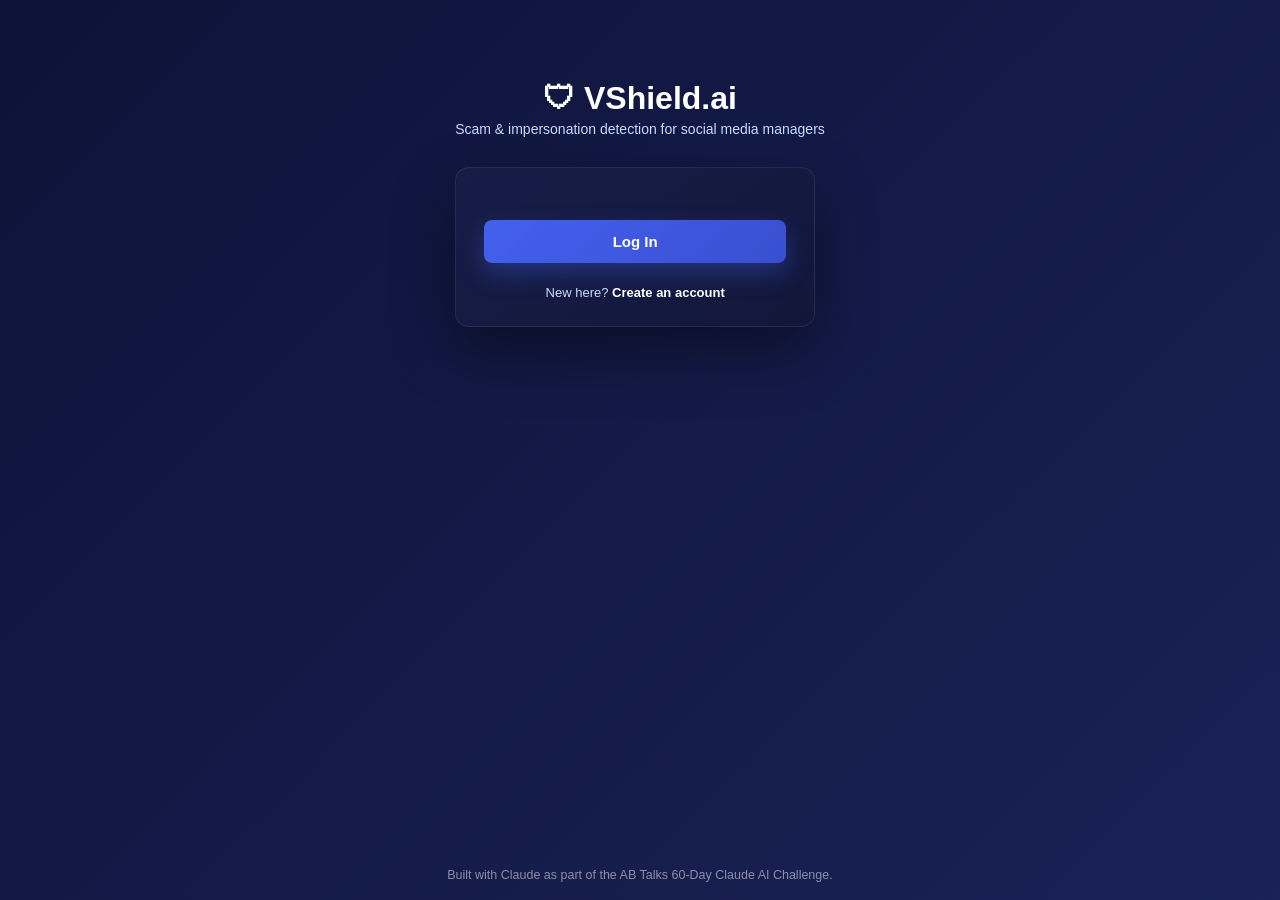
==== commit 4ae4a4a4: "Fix static file case-sensitivity bug (Style.css → style.css) and correct footer positioning on landi" ====
--- a/src/main/resources/static/index.html
+++ b/src/main/resources/static/index.html
@@ -4,6 +4,23 @@
     <meta charset="UTF-8">
     <title>VShield.ai</title>
     <link rel="stylesheet" href="style.css">
+    <style>
+        body {
+            display: flex;
+            flex-direction: column;
+            min-height: 100vh;
+            margin: 0;
+        }
+        .container {
+            flex: 1;
+        }
+        footer.site-footer-simple {
+            text-align: center;
+            padding: 18px 20px;
+            font-size: 12.5px;
+            color: rgba(255,255,255,0.5);
+        }
+    </style>
 </head>
 <body>
 <div class="container">
@@ -16,7 +33,6 @@
         </div>
     </div>
 </div>
-<link rel="stylesheet" href="style.css">
-<footer style="text-align:center; padding:20px; font-size:12.5px; color:rgba(255,255,255,0.5); position:relative; z-index:2;">Built with Claude as part of the AB Talks 60-Day Claude AI Challenge.</footer>
+<footer class="site-footer-simple">Built with Claude as part of the AB Talks 60-Day Claude AI Challenge.</footer>
 </body>
 </html>
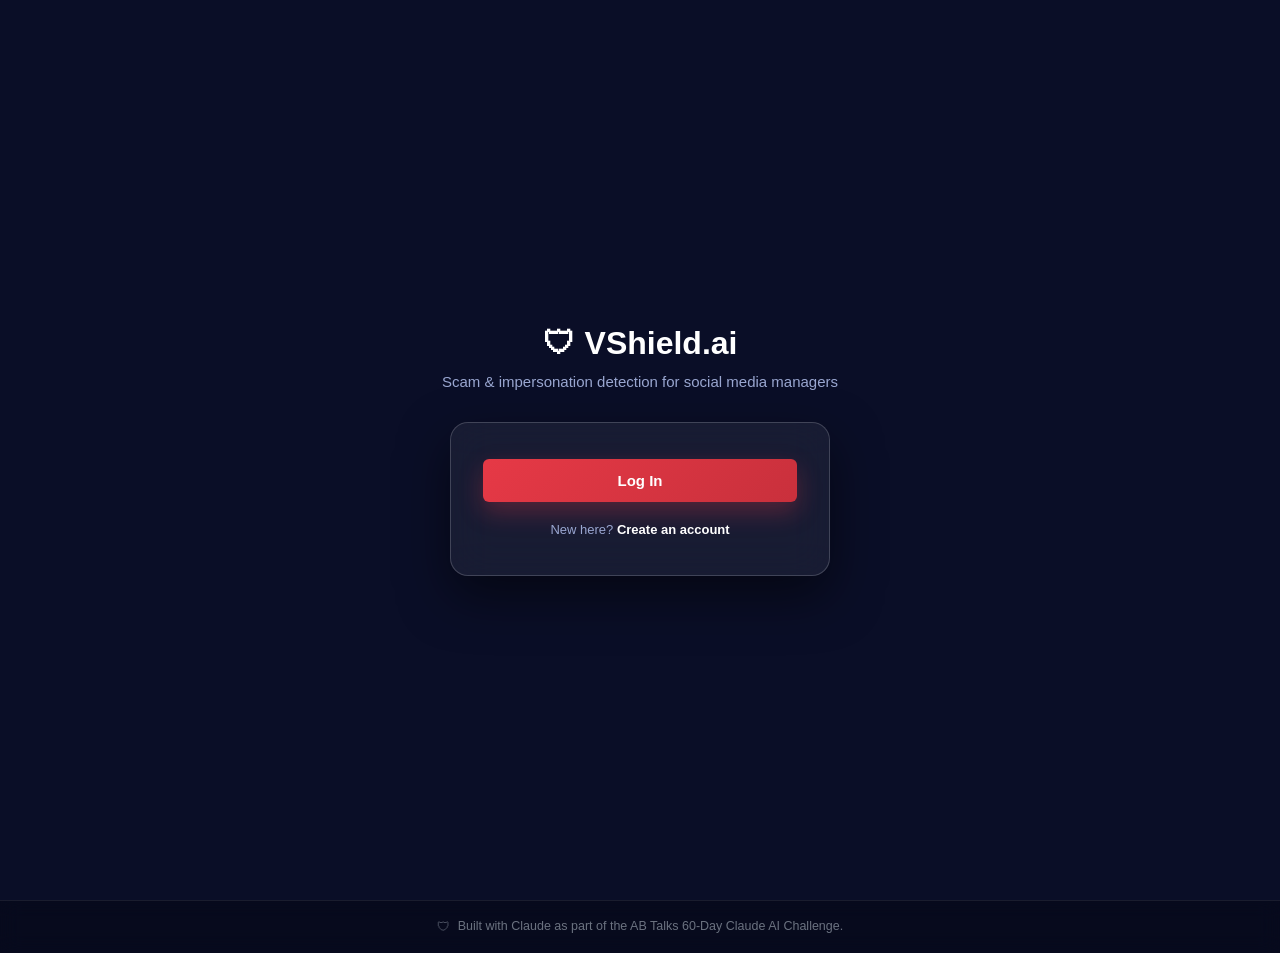
==== commit 372d37d1: "Add Day 7 fix bugs , in all html files , js files and make new js file nav.js" ====
--- a/src/main/resources/static/index.html
+++ b/src/main/resources/static/index.html
@@ -2,37 +2,33 @@
 <html lang="en">
 <head>
     <meta charset="UTF-8">
-    <title>VShield.ai</title>
+    <meta name="viewport" content="width=device-width, initial-scale=1.0">
+    <title>VShield.ai — Scam Detection for Social Media Managers</title>
     <link rel="stylesheet" href="style.css">
-    <style>
-        body {
-            display: flex;
-            flex-direction: column;
-            min-height: 100vh;
-            margin: 0;
-        }
-        .container {
-            flex: 1;
-        }
-        footer.site-footer-simple {
-            text-align: center;
-            padding: 18px 20px;
-            font-size: 12.5px;
-            color: rgba(255,255,255,0.5);
-        }
-    </style>
 </head>
 <body>
-<div class="container">
-    <h1>🛡 VShield.ai</h1>
-    <p class="subtitle">Scam & impersonation detection for social media managers</p>
-    <div class="card" style="text-align:center;">
-        <a href="login.html"><button>Log In</button></a>
-        <div class="link-row">
-            New here? <a href="signup.html">Create an account</a>
+<a href="#main" class="skip-link">Skip to content</a>
+
+<div class="page-overlay">
+    <main id="main" class="narrow-container" style="display:flex; align-items:center; min-height:100vh; flex-direction:column; justify-content:center; padding-top:24px; padding-bottom:24px;">
+        <div style="text-align:center; margin-bottom:28px;">
+            <h1 style="font-size:32px; font-weight:800; display:flex; align-items:center; justify-content:center; gap:10px; margin-bottom:8px;">
+                <span aria-hidden="true">🛡</span> VShield.ai
+            </h1>
+            <p class="page-subtitle" style="margin:0 auto;">Scam &amp; impersonation detection for social media managers</p>
         </div>
-    </div>
+
+        <div class="auth-card" style="width:100%; max-width:380px; text-align:center;">
+            <a href="login.html" style="text-decoration:none;">
+                <button class="btn-primary" style="margin-top:0;">Log In</button>
+            </a>
+            <p style="margin-top:18px; font-size:13px; color:var(--text-secondary);">
+                New here? <a href="signup.html" style="color:white; font-weight:700; text-decoration:none;">Create an account</a>
+            </p>
+        </div>
+    </main>
+
+    <footer class="site-footer">Built with Claude as part of the AB Talks 60-Day Claude AI Challenge.</footer>
 </div>
-<footer class="site-footer-simple">Built with Claude as part of the AB Talks 60-Day Claude AI Challenge.</footer>
 </body>
 </html>
--- a/src/main/resources/static/style.css
+++ b/src/main/resources/static/style.css
@@ -1,963 +1,625 @@
-* {
+/* ============================================
+   VShield.ai Design System
+   ============================================ */
+
+:root {
+    --bg-base: #0a0e27;
+    --bg-nav: #12173a;
+    --bg-card: #151a3d;
+    --bg-card-hover: #171d47;
+    --bg-input: rgba(255,255,255,0.05);
+    --border-subtle: rgba(255,255,255,0.08);
+    --border-strong: rgba(255,255,255,0.18);
+
+    --accent: #E63946;
+    --accent-hover: #c9303c;
+    --accent-soft: rgba(230,57,70,0.15);
+    --blue: #4361ee;
+    --blue-hover: #3a4fd1;
+
+    --text-primary: #ffffff;
+    --text-secondary: #9aa7d1;
+    --text-muted: #6b7280;
+    --text-placeholder: rgba(255,255,255,0.35);
+
+    --success: #27ae60;
+    --warning: #f39c12;
+    --danger: #e74c3c;
+
+    --radius-sm: 6px;
+    --radius-md: 10px;
+    --radius-lg: 14px;
+
+    --shadow-sm: 0 4px 12px rgba(0,0,0,0.3);
+    --shadow-md: 0 12px 32px rgba(0,0,0,0.4);
+    --shadow-lg: 0 20px 50px rgba(0,0,0,0.5);
+
+    --transition-fast: 0.15s ease;
+    --transition-base: 0.2s ease;
+}
+
+/* ============================================
+   Reset & Base
+   ============================================ */
+
+*, *::before, *::after {
     box-sizing: border-box;
 }
 
+html, body {
+    margin: 0;
+    padding: 0;
+}
+
 body {
-    font-family: 'Segoe UI', Arial, sans-serif;
-    margin: 0;
-    background-color: #1E2761;
+    font-family: 'Segoe UI', -apple-system, BlinkMacSystemFont, Arial, sans-serif;
+    background-color: var(--bg-base);
+    color: var(--text-primary);
+    min-height: 100vh;
+    position: relative;
+    overflow-x: hidden;
+    line-height: 1.5;
+}
+
+h1, h2, h3 { line-height: 1.2; margin: 0; }
+p { margin: 0; }
+
+a { color: inherit; }
+
+/* Visible focus ring for keyboard navigation - accessibility */
+a:focus-visible,
+button:focus-visible,
+input:focus-visible,
+textarea:focus-visible {
+    outline: 2px solid var(--blue);
+    outline-offset: 2px;
+}
+
+/* Skip-to-content link - accessibility, visible only when tabbed to */
+.skip-link {
+    position: absolute;
+    top: -40px;
+    left: 8px;
+    background: var(--accent);
     color: white;
+    padding: 8px 16px;
+    border-radius: var(--radius-sm);
+    z-index: 100;
+    text-decoration: none;
+    font-size: 13px;
+    font-weight: 600;
+    transition: top var(--transition-fast);
+}
+.skip-link:focus { top: 8px; }
+
+/* ============================================
+   Matrix Canvas Background
+   ============================================ */
+
+#matrixCanvas {
+    position: fixed;
+    top: 0;
+    left: 0;
+    width: 100%;
+    height: 100%;
+    z-index: 0;
+    opacity: 0.16;
+    display: block;
+    pointer-events: none;
+}
+
+/* ============================================
+   Layout
+   ============================================ */
+
+.page-overlay {
+    position: relative;
+    z-index: 1;
+    width: 100%;
     min-height: 100vh;
-}
-
-.container {
-    max-width: 420px;
-    margin: 80px auto;
-    padding: 0 20px;
+    display: flex;
+    flex-direction: column;
+}
+
+.page-overlay > main {
+    flex: 1;
 }
 
 .wide-container {
-    max-width: 700px;
-    margin: 40px auto;
-    padding: 0 20px;
-}
-
-h1 {
-    text-align: center;
-    margin-bottom: 4px;
-}
-
-.subtitle {
-    text-align: center;
-    color: #CADCFC;
-    margin-bottom: 30px;
+    max-width: 760px;
+    margin: 0 auto;
+    padding: 110px 24px 40px 24px;
+    width: 100%;
+}
+
+.narrow-container {
+    max-width: 460px;
+    margin: 0 auto;
+    padding: 110px 24px 40px 24px;
+    width: 100%;
+}
+
+/* ============================================
+   Navbar
+   ============================================ */
+
+nav.navbar {
+    position: fixed;
+    top: 0;
+    left: 0;
+    width: 100%;
+    height: 64px;
+    background: var(--bg-nav);
+    box-shadow: var(--shadow-sm);
+    padding: 0 24px;
+    display: flex;
+    gap: 8px;
+    align-items: center;
+    z-index: 10;
+}
+
+nav.navbar .brand {
+    color: var(--text-primary);
+    font-size: 16px;
+    font-weight: 700;
+    margin-right: auto;
+    display: flex;
+    align-items: center;
+    gap: 8px;
+    letter-spacing: -0.2px;
+    text-decoration: none;
+    padding: 8px 4px;
+}
+
+nav.navbar a.nav-link {
+    color: var(--text-secondary);
+    text-decoration: none;
     font-size: 14px;
-}
+    font-weight: 600;
+    padding: 8px 14px;
+    border-radius: var(--radius-sm);
+    transition: color var(--transition-fast), background var(--transition-fast);
+}
+
+nav.navbar a.nav-link:hover { color: var(--text-primary); background: rgba(255,255,255,0.06); }
+nav.navbar a.nav-link.active { color: var(--text-primary); background: var(--accent-soft); }
+
+nav.navbar .logout-btn {
+    background-color: transparent;
+    color: #ff8a80;
+    border: 1px solid rgba(230,57,70,0.5);
+    padding: 8px 16px;
+    border-radius: var(--radius-sm);
+    font-size: 13px;
+    font-weight: 600;
+    cursor: pointer;
+    transition: all var(--transition-fast);
+    margin-left: 8px;
+    white-space: nowrap;
+}
+nav.navbar .logout-btn:hover { background-color: var(--accent); color: white; border-color: var(--accent); }
+
+/* Hamburger toggle for mobile nav */
+.nav-toggle {
+    display: none;
+    background: none;
+    border: none;
+    color: var(--text-primary);
+    font-size: 22px;
+    cursor: pointer;
+    padding: 6px 10px;
+}
+
+@media (max-width: 640px) {
+    nav.navbar .nav-link { display: none; }
+    nav.navbar.nav-open .nav-link { display: block; }
+    nav.navbar {
+        flex-wrap: wrap;
+        height: auto;
+        min-height: 64px;
+        padding: 12px 16px;
+    }
+    .nav-toggle { display: block; }
+    nav.navbar .logout-btn { margin-left: auto; }
+}
+
+/* ============================================
+   Typography helpers
+   ============================================ */
+
+.page-title {
+    font-size: 28px;
+    font-weight: 700;
+    margin: 0 0 8px 0;
+    letter-spacing: -0.4px;
+    background: linear-gradient(90deg, #ffffff, var(--text-secondary));
+    -webkit-background-clip: text;
+    background-clip: text;
+    -webkit-text-fill-color: transparent;
+}
+
+.page-subtitle {
+    color: var(--text-secondary);
+    font-size: 15px;
+    margin: 0 0 28px 0;
+    line-height: 1.6;
+    max-width: 560px;
+}
+
+/* ============================================
+   Cards
+   ============================================ */
 
 .card {
-    background: white;
-    color: #1B1B2F;
-    border-radius: 10px;
-    padding: 30px;
-    box-shadow: 0 8px 24px rgba(0,0,0,0.25);
-}
+    background: linear-gradient(145deg, var(--bg-card-hover), var(--bg-card));
+    border: 1px solid var(--border-subtle);
+    border-radius: var(--radius-lg);
+    padding: 24px 26px;
+    transition: transform var(--transition-base), box-shadow var(--transition-base), border-color var(--transition-base);
+    position: relative;
+    overflow: hidden;
+}
+
+.card::before {
+    content: "";
+    position: absolute;
+    top: 0; left: 0;
+    width: 4px;
+    height: 100%;
+    background: var(--accent);
+    opacity: 0;
+    transition: opacity var(--transition-base);
+}
+
+a.card-link { text-decoration: none; display: block; }
+a.card-link .card:hover,
+.card.interactive:hover {
+    transform: translateY(-3px);
+    box-shadow: var(--shadow-md);
+    border-color: rgba(230,57,70,0.4);
+}
+a.card-link .card:hover::before,
+.card.interactive:hover::before { opacity: 1; }
+
+.card h3 { margin: 0 0 6px 0; color: var(--text-primary); font-size: 16px; font-weight: 700; }
+.card p { color: var(--text-secondary); font-size: 13.5px; margin: 0; }
+
+.auth-card {
+    background: rgba(255,255,255,0.06);
+    backdrop-filter: blur(20px);
+    -webkit-backdrop-filter: blur(20px);
+    border: 1px solid var(--border-strong);
+    border-radius: 18px;
+    padding: 36px 32px;
+    box-shadow: var(--shadow-lg);
+}
+
+.auth-card h2 { font-size: 22px; margin-bottom: 4px; }
+.auth-card .sub { color: var(--text-secondary); font-size: 13px; margin-bottom: 24px; }
+
+/* ============================================
+   Forms
+   ============================================ */
 
 label {
     display: block;
-    font-size: 13px;
-    font-weight: bold;
+    font-size: 12px;
+    font-weight: 700;
+    color: var(--text-secondary);
     margin-bottom: 6px;
     margin-top: 16px;
-}
+    text-transform: uppercase;
+    letter-spacing: 0.5px;
+}
+
+label:first-of-type { margin-top: 0; }
 
 input[type="email"],
 input[type="password"],
+input[type="text"],
 textarea {
     width: 100%;
-    padding: 10px 12px;
-    border: 1px solid #ccc;
-    border-radius: 6px;
+    padding: 12px 14px;
+    border-radius: var(--radius-sm);
+    border: 1px solid var(--border-strong);
+    background: var(--bg-input);
+    color: var(--text-primary);
     font-size: 14px;
     font-family: inherit;
+    outline: none;
+    transition: border-color var(--transition-fast), background var(--transition-fast);
+}
+input::placeholder, textarea::placeholder { color: var(--text-placeholder); }
+input:focus, textarea:focus {
+    border-color: var(--accent);
+    background: rgba(255,255,255,0.09);
 }
 
 textarea {
+    min-height: 160px;
     resize: vertical;
-    min-height: 140px;
-}
-
-button {
-    width: 100%;
-    background-color: #E63946;
+}
+
+.field-hint {
+    font-size: 12px;
+    color: var(--text-muted);
+    margin-top: 5px;
+}
+
+/* ============================================
+   Buttons
+   ============================================ */
+
+button, .btn {
+    font-family: inherit;
+    border: none;
+    border-radius: var(--radius-sm);
+    font-weight: 700;
+    cursor: pointer;
+    transition: transform var(--transition-fast), box-shadow var(--transition-fast), opacity var(--transition-fast);
+}
+
+.btn-primary {
+    width: 100%;
+    margin-top: 22px;
+    padding: 13px;
+    background: linear-gradient(135deg, var(--accent), var(--accent-hover));
     color: white;
-    border: none;
-    padding: 12px;
-    border-radius: 6px;
     font-size: 15px;
-    font-weight: bold;
-    cursor: pointer;
-    margin-top: 20px;
-}
-
-button:hover {
-    background-color: #c9303c;
-}
-
-button:disabled {
-    background-color: #aaa;
-    cursor: not-allowed;
-}
+    box-shadow: 0 10px 25px rgba(230,57,70,0.3);
+}
+.btn-primary:hover:not(:disabled) { transform: translateY(-2px); box-shadow: 0 14px 32px rgba(230,57,70,0.45); }
+.btn-primary:active:not(:disabled) { transform: translateY(0); }
+.btn-primary:disabled { opacity: 0.55; cursor: not-allowed; transform: none; }
+
+.btn-primary.btn-blue {
+    background: linear-gradient(135deg, var(--blue), var(--blue-hover));
+    box-shadow: 0 10px 25px rgba(67,97,238,0.3);
+}
+.btn-primary.btn-blue:hover:not(:disabled) { box-shadow: 0 14px 32px rgba(67,97,238,0.45); }
+
+.btn-secondary {
+    background: transparent;
+    border: 1px solid var(--border-strong);
+    color: var(--text-primary);
+    padding: 10px 20px;
+    font-size: 13.5px;
+}
+.btn-secondary:hover { background: rgba(255,255,255,0.06); border-color: var(--accent); }
+
+/* ============================================
+   Feedback: errors, loading, empty states
+   ============================================ */
 
 .error-message {
-    background: #fdecea;
-    color: #c0392b;
+    background: rgba(231,76,60,0.15);
+    border: 1px solid rgba(231,76,60,0.4);
+    color: #ff9d94;
     padding: 10px 14px;
-    border-radius: 6px;
+    border-radius: var(--radius-sm);
     font-size: 13px;
     margin-top: 14px;
     display: none;
 }
-
-.link-row {
+.error-message:not(:empty) { display: block; }
+.error-message.show { display: block; }
+
+.field-error {
+    color: #ff9d94;
+    font-size: 12px;
+    margin-top: 5px;
+    display: none;
+}
+.field-error.show { display: block; }
+input.invalid { border-color: var(--danger); }
+
+.loading-inline {
+    display: none;
+    align-items: center;
+    gap: 8px;
+    color: var(--text-secondary);
+    margin-top: 14px;
+    font-size: 13px;
+}
+.loading-inline.show { display: flex; }
+
+.spinner {
+    width: 15px;
+    height: 15px;
+    border: 2px solid rgba(255,255,255,0.2);
+    border-top-color: var(--accent);
+    border-radius: 50%;
+    animation: spin 0.7s linear infinite;
+}
+@keyframes spin { to { transform: rotate(360deg); } }
+
+.empty-state {
     text-align: center;
-    margin-top: 18px;
-    font-size: 13px;
-    color: #555;
-}
-
-.link-row a {
-    color: #1E2761;
-    font-weight: bold;
-    text-decoration: none;
-}
-
-nav.navbar {
-    background: #16204F;
-    padding: 14px 24px;
-    display: flex;
-    gap: 24px;
-    align-items: center;
-}
-
-nav.navbar a {
-    color: #CADCFC;
-    text-decoration: none;
-    font-size: 14px;
-    font-weight: bold;
-}
-
-nav.navbar a:hover, nav.navbar a.active {
-    color: white;
-}
-
-nav.navbar .brand {
-    color: white;
-    font-size: 16px;
-    margin-right: auto;
-}
-
-nav.navbar button.logout-btn {
-    width: auto;
-    margin-top: 0;
-    padding: 8px 14px;
-    font-size: 13px;
-}
+    padding: 56px 24px;
+    color: var(--text-secondary);
+    background: var(--bg-card);
+    border: 1px solid var(--border-subtle);
+    border-radius: var(--radius-lg);
+}
+.empty-state .empty-icon { font-size: 40px; margin-bottom: 12px; opacity: 0.6; }
+.empty-state p { color: var(--text-secondary); }
+.empty-state p.empty-title { color: var(--text-primary); font-weight: 700; font-size: 16px; margin-bottom: 4px; }
+
+/* Skeleton loading for history list */
+.skeleton-item {
+    background: var(--bg-card);
+    border: 1px solid var(--border-subtle);
+    border-radius: var(--radius-md);
+    padding: 16px 18px;
+    margin-bottom: 12px;
+}
+.skeleton-bar {
+    height: 12px;
+    border-radius: 4px;
+    background: linear-gradient(90deg, rgba(255,255,255,0.06) 25%, rgba(255,255,255,0.12) 50%, rgba(255,255,255,0.06) 75%);
+    background-size: 200% 100%;
+    animation: shimmer 1.4s infinite;
+}
+@keyframes shimmer { 0% { background-position: 200% 0; } 100% { background-position: -200% 0; } }
+
+/* ============================================
+   Verdict Cards (shared: analyze + history detail)
+   ============================================ */
 
 .verdict-card {
-    border-radius: 10px;
-    padding: 20px;
-    margin-top: 20px;
-}
-
-.verdict-safe { background: #eafaf1; border: 2px solid #27ae60; }
-.verdict-suspicious { background: #fef9e7; border: 2px solid #f39c12; }
-.verdict-dangerous { background: #fdedec; border: 2px solid #e74c3c; }
+    border-radius: var(--radius-md);
+    padding: 22px 24px;
+}
+.verdict-card.result-inline { margin-top: 24px; display: none; }
+.verdict-card.result-inline.show { display: block; animation: fadeSlideIn 0.3s ease; }
+
+@keyframes fadeSlideIn {
+    from { opacity: 0; transform: translateY(8px); }
+    to { opacity: 1; transform: translateY(0); }
+}
+
+.verdict-safe { background: rgba(39,174,96,0.1); border: 1px solid rgba(39,174,96,0.4); }
+.verdict-suspicious { background: rgba(243,156,18,0.1); border: 1px solid rgba(243,156,18,0.4); }
+.verdict-dangerous { background: rgba(231,76,60,0.1); border: 1px solid rgba(231,76,60,0.4); }
 
 .verdict-badge {
     display: inline-block;
-    font-weight: bold;
-    font-size: 18px;
-    padding: 4px 12px;
-    border-radius: 6px;
+    font-weight: 700;
+    font-size: 15px;
+    padding: 5px 14px;
+    border-radius: var(--radius-sm);
     color: white;
 }
-
-.badge-safe { background: #27ae60; }
-.badge-suspicious { background: #f39c12; }
-.badge-dangerous { background: #e74c3c; }
+.badge-safe { background: var(--success); }
+.badge-suspicious { background: var(--warning); }
+.badge-dangerous { background: var(--danger); }
 
 .score-text {
     float: right;
-    font-weight: bold;
-    color: #333;
-}
-
-.verdict-card h3 {
-    margin-top: 20px;
+    font-weight: 700;
+    color: var(--text-secondary);
+    font-size: 14px;
+    margin-top: 6px;
+}
+
+.verdict-card h3 { margin: 20px 0 8px 0; font-size: 14px; color: var(--text-primary); clear: both; }
+.verdict-card ul { margin: 0; padding-left: 20px; }
+.verdict-card li { margin-bottom: 6px; font-size: 14px; color: #d4d9ec; }
+
+/* ============================================
+   History list
+   ============================================ */
+
+.history-item {
+    background: var(--bg-card);
+    border: 1px solid var(--border-subtle);
+    border-radius: var(--radius-md);
+    padding: 16px 18px;
+    margin-bottom: 12px;
+    cursor: pointer;
+    transition: transform var(--transition-fast), border-color var(--transition-fast);
+}
+.history-item:hover, .history-item:focus-visible {
+    transform: translateY(-2px);
+    border-color: rgba(230,57,70,0.4);
+}
+.history-item-top {
+    display: flex;
+    justify-content: space-between;
+    align-items: center;
     margin-bottom: 8px;
-    font-size: 15px;
-}
-
-.verdict-card ul {
-    margin: 0;
-    padding-left: 20px;
-}
-
-.verdict-card li {
-    margin-bottom: 6px;
-    font-size: 14px;
-    color: #333;
-}
-
-.loading {
+    flex-wrap: wrap;
+    gap: 6px;
+}
+.history-date { color: var(--text-muted); font-size: 12px; }
+.history-preview {
+    color: #d4d9ec;
+    font-size: 13.5px;
+    overflow: hidden;
+    text-overflow: ellipsis;
+    white-space: nowrap;
+}
+
+/* ============================================
+   Detail modal (history)
+   ============================================ */
+
+#detailOverlay {
+    display: none;
+    position: fixed;
+    top: 0; left: 0;
+    width: 100%; height: 100%;
+    background: rgba(0,0,0,0.65);
+    z-index: 20;
+    align-items: flex-start;
+    justify-content: center;
+    padding: 100px 20px 40px 20px;
+    overflow-y: auto;
+}
+#detailOverlay.show { display: flex; }
+
+.detail-card {
+    position: relative;
+    max-width: 600px;
+    width: 100%;
+}
+.verdict-safe.detail-card { background: #12301f; }
+.verdict-suspicious.detail-card { background: #332608; }
+.verdict-dangerous.detail-card { background: #331515; }
+
+.close-btn {
+    position: absolute;
+    top: 14px; right: 14px;
+    background: rgba(255,255,255,0.1);
+    border: none;
+    color: white;
+    width: 32px; height: 32px;
+    border-radius: 50%;
+    font-size: 18px;
+    cursor: pointer;
+    transition: background var(--transition-fast);
+}
+.close-btn:hover { background: rgba(255,255,255,0.2); }
+
+/* ============================================
+   Footer
+   ============================================ */
+
+.site-footer {
+    position: relative;
+    z-index: 1;
+    width: 100%;
     text-align: center;
-    color: #CADCFC;
-    margin-top: 16px;
-    display: none;
-}
-
-.empty-state {
-    text-align: center;
-    padding: 60px 20px;
-    color: #555;
-}
-         * { box-sizing: border-box; margin: 0; padding: 0; }
-
-         body {
-             font-family: 'Segoe UI', Arial, sans-serif;
-             min-height: 100vh;
-             overflow-x: hidden;
-             background: linear-gradient(135deg, #0d1338, #1E2761, #16204F, #2a1245);
-             background-size: 400% 400%;
-             animation: gradientShift 14s ease infinite;
-             display: flex;
-             align-items: center;
-             justify-content: center;
-             position: relative;
-         }
-
-         @keyframes gradientShift {
-             0% { background-position: 0% 50%; }
-             50% { background-position: 100% 50%; }
-             100% { background-position: 0% 50%; }
-         }
-
-         .blob {
-             position: absolute;
-             border-radius: 50%;
-             filter: blur(70px);
-             opacity: 0.45;
-             z-index: 0;
-             animation: float 10s ease-in-out infinite;
-         }
-         .blob1 { width: 380px; height: 380px; background: #E63946; top: -100px; left: -100px; animation-delay: 0s; }
-         .blob2 { width: 320px; height: 320px; background: #4361ee; bottom: -80px; right: -80px; animation-delay: 2s; }
-         .blob3 { width: 260px; height: 260px; background: #7209b7; top: 60%; left: 70%; animation-delay: 4s; }
-
-         @keyframes float {
-             0%, 100% { transform: translateY(0px) translateX(0px) scale(1); }
-             50% { transform: translateY(-30px) translateX(20px) scale(1.08); }
-         }
-
-         .hero-wrap {
-             position: relative;
-             z-index: 2;
-             display: flex;
-             align-items: center;
-             justify-content: center;
-             gap: 70px;
-             max-width: 1000px;
-             width: 92%;
-             flex-wrap: wrap;
-         }
-
-         .hero-left {
-             flex: 1;
-             min-width: 280px;
-             color: white;
-             animation: slideInLeft 0.9s ease both;
-         }
-
-         @keyframes slideInLeft {
-             from { opacity: 0; transform: translateX(-40px); }
-             to { opacity: 1; transform: translateX(0); }
-         }
-
-         .shield-logo {
-             width: 90px;
-             height: 90px;
-             border-radius: 22px;
-             background: linear-gradient(135deg, #E63946, #c9303c);
-             display: flex;
-             align-items: center;
-             justify-content: center;
-             font-size: 44px;
-             box-shadow: 0 20px 50px rgba(230,57,70,0.5);
-             animation: pulse 3s ease-in-out infinite, rotate3d 6s linear infinite;
-             transform-style: preserve-3d;
-             margin-bottom: 28px;
-         }
-
-         @keyframes pulse {
-             0%, 100% { box-shadow: 0 20px 50px rgba(230,57,70,0.5); }
-             50% { box-shadow: 0 25px 65px rgba(230,57,70,0.8); }
-         }
-
-         @keyframes rotate3d {
-             0% { transform: rotateY(0deg); }
-             50% { transform: rotateY(15deg); }
-             100% { transform: rotateY(0deg); }
-         }
-
-         .hero-left h1 {
-             font-size: 42px;
-             line-height: 1.15;
-             margin-bottom: 16px;
-             background: linear-gradient(90deg, #ffffff, #CADCFC);
-             -webkit-background-clip: text;
-             background-clip: text;
-             -webkit-text-fill-color: transparent;
-         }
-
-         .hero-left p {
-             color: #CADCFC;
-             font-size: 16px;
-             line-height: 1.6;
-             max-width: 380px;
-         }
-
-         .feature-row {
-             display: flex;
-             align-items: center;
-             gap: 10px;
-             margin-top: 18px;
-             font-size: 14px;
-             color: #ffffffcc;
-             opacity: 0;
-             animation: fadeInUp 0.6s ease forwards;
-         }
-         .feature-row:nth-child(1) { animation-delay: 0.4s; }
-         .feature-row:nth-child(2) { animation-delay: 0.55s; }
-         .feature-row:nth-child(3) { animation-delay: 0.7s; }
-
-         @keyframes fadeInUp {
-             from { opacity: 0; transform: translateY(10px); }
-             to { opacity: 1; transform: translateY(0); }
-         }
-
-         .feature-row .dot {
-             width: 8px; height: 8px; border-radius: 50%;
-             background: #E63946;
-             box-shadow: 0 0 10px #E63946;
-         }
-
-         .hero-right {
-             perspective: 1200px;
-             animation: slideInRight 0.9s ease both;
-         }
-
-         @keyframes slideInRight {
-             from { opacity: 0; transform: translateX(40px); }
-             to { opacity: 1; transform: translateX(0); }
-         }
-
-         .card {
-             width: 360px;
-             background: rgba(255,255,255,0.08);
-             backdrop-filter: blur(20px);
-             -webkit-backdrop-filter: blur(20px);
-             border: 1px solid rgba(255,255,255,0.18);
-             border-radius: 18px;
-             padding: 36px 32px;
-             color: white;
-             box-shadow: 0 25px 60px rgba(0,0,0,0.4);
-             transform-style: preserve-3d;
-             transition: transform 0.15s ease-out;
-         }
-
-         .card h2 {
-             font-size: 22px;
-             margin-bottom: 4px;
-         }
-         .card .sub {
-             color: #CADCFC;
-             font-size: 13px;
-             margin-bottom: 24px;
-         }
-
-         label {
-             display: block;
-             font-size: 12px;
-             font-weight: bold;
-             color: #CADCFC;
-             margin-bottom: 6px;
-             margin-top: 16px;
-             text-transform: uppercase;
-             letter-spacing: 0.5px;
-         }
-
-         input {
-             width: 100%;
-             padding: 12px 14px;
-             border-radius: 8px;
-             border: 1px solid rgba(255,255,255,0.25);
-             background: rgba(255,255,255,0.08);
-             color: white;
-             font-size: 14px;
-             outline: none;
-             transition: border-color 0.2s, background 0.2s;
-         }
-         input::placeholder { color: rgba(255,255,255,0.4); }
-         input:focus {
-             border-color: #E63946;
-             background: rgba(255,255,255,0.13);
-         }
-
-         button {
-             width: 100%;
-             margin-top: 26px;
-             padding: 13px;
-             border: none;
-             border-radius: 8px;
-             background: linear-gradient(135deg, #E63946, #c9303c);
-             color: white;
-             font-size: 15px;
-             font-weight: bold;
-             cursor: pointer;
-             transition: transform 0.15s, box-shadow 0.15s;
-             box-shadow: 0 10px 25px rgba(230,57,70,0.35);
-         }
-         button:hover { transform: translateY(-2px); box-shadow: 0 14px 32px rgba(230,57,70,0.5); }
-         button:disabled { opacity: 0.6; cursor: not-allowed; transform: none; }
-
-         .error-message {
-             background: rgba(231,76,60,0.15);
-             border: 1px solid rgba(231,76,60,0.4);
-             color: #ff8a80;
-             padding: 10px 14px;
-             border-radius: 8px;
-             font-size: 13px;
-             margin-top: 16px;
-             display: none;
-         }
-
-         .link-row {
-             text-align: center;
-             margin-top: 22px;
-             font-size: 13px;
-             color: #CADCFC;
-         }
-         .link-row a { color: white; font-weight: bold; text-decoration: none; }
-         .link-row a:hover { text-decoration: underline; }
-
-         @media (max-width: 720px) {
-             .hero-wrap { flex-direction: column; text-align: center; }
-             .hero-left { align-items: center; display: flex; flex-direction: column; }
-             .feature-row { justify-content: center; }
-         }
-
-                 * { box-sizing: border-box; margin: 0; padding: 0; }
-
-                 body {
-                     font-family: 'Segoe UI', Arial, sans-serif;
-                     min-height: 100vh;
-                     overflow-x: hidden;
-                     background: linear-gradient(135deg, #0d1338, #1E2761, #16204F, #2a1245);
-                     background-size: 400% 400%;
-                     animation: gradientShift 14s ease infinite;
-                     display: flex;
-                     align-items: center;
-                     justify-content: center;
-                     position: relative;
-                 }
-
-                 @keyframes gradientShift {
-                     0% { background-position: 0% 50%; }
-                     50% { background-position: 100% 50%; }
-                     100% { background-position: 0% 50%; }
-                 }
-
-                 .blob {
-                     position: absolute;
-                     border-radius: 50%;
-                     filter: blur(70px);
-                     opacity: 0.45;
-                     z-index: 0;
-                     animation: float 10s ease-in-out infinite;
-                 }
-                 .blob1 { width: 380px; height: 380px; background: #4361ee; top: -100px; right: -100px; animation-delay: 0s; }
-                 .blob2 { width: 320px; height: 320px; background: #E63946; bottom: -80px; left: -80px; animation-delay: 2s; }
-                 .blob3 { width: 260px; height: 260px; background: #7209b7; top: 55%; right: 65%; animation-delay: 4s; }
-
-                 @keyframes float {
-                     0%, 100% { transform: translateY(0px) translateX(0px) scale(1); }
-                     50% { transform: translateY(-30px) translateX(20px) scale(1.08); }
-                 }
-
-                 .hero-wrap {
-                     position: relative;
-                     z-index: 2;
-                     display: flex;
-                     align-items: center;
-                     justify-content: center;
-                     gap: 70px;
-                     max-width: 1000px;
-                     width: 92%;
-                     flex-wrap: wrap;
-                     flex-direction: row-reverse;
-                 }
-
-                 .hero-left {
-                     flex: 1;
-                     min-width: 280px;
-                     color: white;
-                     animation: slideInRight 0.9s ease both;
-                 }
-
-                 @keyframes slideInRight {
-                     from { opacity: 0; transform: translateX(40px); }
-                     to { opacity: 1; transform: translateX(0); }
-                 }
-
-                 .shield-logo {
-                     width: 90px;
-                     height: 90px;
-                     border-radius: 22px;
-                     background: linear-gradient(135deg, #4361ee, #3a4fd1);
-                     display: flex;
-                     align-items: center;
-                     justify-content: center;
-                     font-size: 44px;
-                     box-shadow: 0 20px 50px rgba(67,97,238,0.5);
-                     animation: pulse 3s ease-in-out infinite, rotate3d 6s linear infinite;
-                     transform-style: preserve-3d;
-                     margin-bottom: 28px;
-                 }
-
-                 @keyframes pulse {
-                     0%, 100% { box-shadow: 0 20px 50px rgba(67,97,238,0.5); }
-                     50% { box-shadow: 0 25px 65px rgba(67,97,238,0.8); }
-                 }
-
-                 @keyframes rotate3d {
-                     0% { transform: rotateY(0deg); }
-                     50% { transform: rotateY(-15deg); }
-                     100% { transform: rotateY(0deg); }
-                 }
-
-                 .hero-left h1 {
-                     font-size: 42px;
-                     line-height: 1.15;
-                     margin-bottom: 16px;
-                     background: linear-gradient(90deg, #ffffff, #CADCFC);
-                     -webkit-background-clip: text;
-                     background-clip: text;
-                     -webkit-text-fill-color: transparent;
-                 }
-
-                 .hero-left p {
-                     color: #CADCFC;
-                     font-size: 16px;
-                     line-height: 1.6;
-                     max-width: 380px;
-                 }
-
-                 .feature-row {
-                     display: flex;
-                     align-items: center;
-                     gap: 10px;
-                     margin-top: 18px;
-                     font-size: 14px;
-                     color: #ffffffcc;
-                     opacity: 0;
-                     animation: fadeInUp 0.6s ease forwards;
-                 }
-                 .feature-row:nth-child(1) { animation-delay: 0.4s; }
-                 .feature-row:nth-child(2) { animation-delay: 0.55s; }
-                 .feature-row:nth-child(3) { animation-delay: 0.7s; }
-
-                 @keyframes fadeInUp {
-                     from { opacity: 0; transform: translateY(10px); }
-                     to { opacity: 1; transform: translateY(0); }
-                 }
-
-                 .feature-row .dot {
-                     width: 8px; height: 8px; border-radius: 50%;
-                     background: #4361ee;
-                     box-shadow: 0 0 10px #4361ee;
-                 }
-
-                 .hero-right {
-                     perspective: 1200px;
-                     animation: slideInLeft 0.9s ease both;
-                 }
-
-                 @keyframes slideInLeft {
-                     from { opacity: 0; transform: translateX(-40px); }
-                     to { opacity: 1; transform: translateX(0); }
-                 }
-
-                 .card {
-                     width: 360px;
-                     background: rgba(255,255,255,0.08);
-                     backdrop-filter: blur(20px);
-                     -webkit-backdrop-filter: blur(20px);
-                     border: 1px solid rgba(255,255,255,0.18);
-                     border-radius: 18px;
-                     padding: 36px 32px;
-                     color: white;
-                     box-shadow: 0 25px 60px rgba(0,0,0,0.4);
-                     transform-style: preserve-3d;
-                     transition: transform 0.15s ease-out;
-                 }
-
-                 .card h2 {
-                     font-size: 22px;
-                     margin-bottom: 4px;
-                 }
-                 .card .sub {
-                     color: #CADCFC;
-                     font-size: 13px;
-                     margin-bottom: 24px;
-                 }
-
-                 label {
-                     display: block;
-                     font-size: 12px;
-                     font-weight: bold;
-                     color: #CADCFC;
-                     margin-bottom: 6px;
-                     margin-top: 16px;
-                     text-transform: uppercase;
-                     letter-spacing: 0.5px;
-                 }
-
-                 input {
-                     width: 100%;
-                     padding: 12px 14px;
-                     border-radius: 8px;
-                     border: 1px solid rgba(255,255,255,0.25);
-                     background: rgba(255,255,255,0.08);
-                     color: white;
-                     font-size: 14px;
-                     outline: none;
-                     transition: border-color 0.2s, background 0.2s;
-                 }
-                 input::placeholder { color: rgba(255,255,255,0.4); }
-                 input:focus {
-                     border-color: #4361ee;
-                     background: rgba(255,255,255,0.13);
-                 }
-
-                 button {
-                     width: 100%;
-                     margin-top: 26px;
-                     padding: 13px;
-                     border: none;
-                     border-radius: 8px;
-                     background: linear-gradient(135deg, #4361ee, #3a4fd1);
-                     color: white;
-                     font-size: 15px;
-                     font-weight: bold;
-                     cursor: pointer;
-                     transition: transform 0.15s, box-shadow 0.15s;
-                     box-shadow: 0 10px 25px rgba(67,97,238,0.35);
-                 }
-                 button:hover { transform: translateY(-2px); box-shadow: 0 14px 32px rgba(67,97,238,0.5); }
-                 button:disabled { opacity: 0.6; cursor: not-allowed; transform: none; }
-
-                 .error-message {
-                     background: rgba(231,76,60,0.15);
-                     border: 1px solid rgba(231,76,60,0.4);
-                     color: #ff8a80;
-                     padding: 10px 14px;
-                     border-radius: 8px;
-                     font-size: 13px;
-                     margin-top: 16px;
-                     display: none;
-                 }
-
-                 .link-row {
-                     text-align: center;
-                     margin-top: 22px;
-                     font-size: 13px;
-                     color: #CADCFC;
-                 }
-                 .link-row a { color: white; font-weight: bold; text-decoration: none; }
-                 .link-row a:hover { text-decoration: underline; }
-
-                 @media (max-width: 720px) {
-                     .hero-wrap { flex-direction: column; text-align: center; }
-                     .hero-left { align-items: center; display: flex; flex-direction: column; }
-                     .feature-row { justify-content: center; }
-                 }
-
-                         * { box-sizing: border-box; margin: 0; padding: 0; }
-
-                         body {
-                             font-family: 'Segoe UI', Arial, sans-serif;
-                             background-color: #0d1128;
-                             color: white;
-                             min-height: 100vh;
-                             position: relative;
-                             overflow-x: hidden;
-                         }
-
-                         #matrixCanvas {
-                             position: fixed;
-                             top: 0;
-                             left: 0;
-                             width: 100%;
-                             height: 100%;
-                             z-index: 0;
-                             opacity: 0.35;
-                         }
-
-                         .page-overlay {
-                             position: relative;
-                             z-index: 1;
-                         }
-
-                         nav.navbar {
-                             background: rgba(22, 32, 79, 0.85);
-                             backdrop-filter: blur(8px);
-                             padding: 14px 24px;
-                             display: flex;
-                             gap: 24px;
-                             align-items: center;
-                             border-bottom: 1px solid rgba(255,255,255,0.08);
-                         }
-
-                         nav.navbar a {
-                             color: #CADCFC;
-                             text-decoration: none;
-                             font-size: 14px;
-                             font-weight: bold;
-                         }
-
-                         nav.navbar a:hover, nav.navbar a.active { color: white; }
-
-                         nav.navbar .brand {
-                             color: white;
-                             font-size: 16px;
-                             margin-right: auto;
-                         }
-
-                         nav.navbar button.logout-btn {
-                             background-color: #E63946;
-                             color: white;
-                             border: none;
-                             padding: 8px 14px;
-                             border-radius: 6px;
-                             font-size: 13px;
-                             font-weight: bold;
-                             cursor: pointer;
-                         }
-                         nav.navbar button.logout-btn:hover { background-color: #c9303c; }
-
-                         .wide-container {
-                             max-width: 700px;
-                             margin: 60px auto;
-                             padding: 0 20px;
-                         }
-
-                         .wide-container h1 {
-                             font-size: 32px;
-                             margin-bottom: 8px;
-                         }
-
-                         .wide-container > p {
-                             color: #CADCFC;
-                             font-size: 15px;
-                         }
-
-                         .card {
-                             background: rgba(255,255,255,0.08);
-                             backdrop-filter: blur(14px);
-                             border: 1px solid rgba(255,255,255,0.15);
-                             border-radius: 12px;
-                             padding: 24px;
-                             transition: transform 0.2s, box-shadow 0.2s;
-                         }
-
-                         .card:hover {
-                             transform: translateY(-4px);
-                             box-shadow: 0 16px 40px rgba(0,0,0,0.4);
-                             border-color: #E63946;
-                         }
-
-                         .card h3 { margin-top: 0; color: white; }
-                         .card p { color: #CADCFC !important; font-size: 14px; }
-
-
-
-                        html, body {
-                            margin: 0;
-                            padding: 0;
-                        }
-
-                        * { box-sizing: border-box; }
-
-                        body {
-                            font-family: 'Segoe UI', Arial, sans-serif;
-                            background-color: #0a0e27;
-                            color: white;
-                            min-height: 100vh;
-                            position: relative;
-                            overflow-x: hidden;
-                        }
-
-                        #matrixCanvas {
-                            position: fixed;
-                            top: 0;
-                            left: 0;
-                            width: 100%;
-                            height: 100%;
-                            z-index: 0;
-                            opacity: 0.18;
-                            display: block;
-                        }
-
-                        .page-overlay {
-                            position: relative;
-                            z-index: 1;
-                            width: 100%;
-                            min-height: 100vh;
-                        }
-
-                        /* NAVBAR */
-                        nav.navbar {
-                            position: fixed;
-                            top: 0;
-                            left: 0;
-                            width: 100%;
-                            height: 66px;
-                            background: #12173a;
-                            box-shadow: 0 2px 12px rgba(0,0,0,0.4);
-                            padding: 0 36px;
-                            display: flex;
-                            gap: 30px;
-                            align-items: center;
-                            z-index: 10;
-                        }
-
-                        nav.navbar a {
-                            color: #9aa7d1;
-                            text-decoration: none;
-                            font-size: 14px;
-                            font-weight: 600;
-                            padding: 8px 12px;
-                            border-radius: 6px;
-                            transition: color 0.15s, background 0.15s;
-                        }
-
-                        nav.navbar a:hover { color: #ffffff; background: rgba(255,255,255,0.06); }
-                        nav.navbar a.active { color: #ffffff; background: rgba(230,57,70,0.18); }
-
-                        nav.navbar .brand {
-                            color: white;
-                            font-size: 17px;
-                            font-weight: 700;
-                            margin-right: auto;
-                            display: flex;
-                            align-items: center;
-                            gap: 8px;
-                            letter-spacing: -0.2px;
-                        }
-
-                        nav.navbar button.logout-btn {
-                            background-color: transparent;
-                            color: #ff8a80;
-                            border: 1px solid rgba(230,57,70,0.5);
-                            padding: 8px 18px;
-                            border-radius: 6px;
-                            font-size: 13px;
-                            font-weight: 600;
-                            cursor: pointer;
-                            transition: all 0.15s;
-                        }
-                        nav.navbar button.logout-btn:hover {
-                            background-color: #E63946;
-                            color: white;
-                            border-color: #E63946;
-                        }
-
-                        /* WELCOME SECTION */
-                        .wide-container {
-                            max-width: 760px;
-                            margin: 0 auto;
-                            padding: 130px 24px 40px 24px;
-                            position: relative;
-                            z-index: 1;
-                        }
-
-                        .wide-container h1 {
-                            font-size: 30px;
-                            font-weight: 700;
-                            margin: 0 0 10px 0;
-                            letter-spacing: -0.4px;
-                            background: linear-gradient(90deg, #ffffff, #CADCFC);
-                            -webkit-background-clip: text;
-                            background-clip: text;
-                            -webkit-text-fill-color: transparent;
-                        }
-
-                        .wide-container > p {
-                            color: #9aa7d1;
-                            font-size: 15px;
-                            margin: 0 0 32px 0;
-                            line-height: 1.6;
-                            max-width: 560px;
-                        }
-
-                        /* ANALYZE CARD */
-                        .card {
-                            background: linear-gradient(145deg, #171d47, #12173a);
-                            border: 1px solid rgba(255,255,255,0.08);
-                            border-radius: 14px;
-                            padding: 26px 28px;
-                            transition: transform 0.2s ease, box-shadow 0.2s ease, border-color 0.2s ease;
-                            position: relative;
-                            overflow: hidden;
-                        }
-
-                        .card::before {
-                            content: "";
-                            position: absolute;
-                            top: 0; left: 0;
-                            width: 4px;
-                            height: 100%;
-                            background: #E63946;
-                            opacity: 0;
-                            transition: opacity 0.2s;
-                        }
-
-                        .card:hover {
-                            transform: translateY(-4px);
-                            box-shadow: 0 16px 40px rgba(0,0,0,0.5);
-                            border-color: rgba(230,57,70,0.5);
-                        }
-
-                        .card:hover::before { opacity: 1; }
-
-                        .card h3 {
-                            margin: 0 0 6px 0;
-                            color: white;
-                            font-size: 17px;
-                            font-weight: 700;
-                        }
-                        .page-overlay {
-                            position: relative;
-                            z-index: 1;
-                            width: 100%;
-                            min-height: 100vh;
-                            display: flex;
-                            flex-direction: column;
-                        }
-
-                        .page-overlay > .wide-container {
-                            flex: 1;
-                        }
-
-                        .site-footer {
-                            position: relative;
-                            z-index: 1;
-                            text-align: center;
-                            padding: 18px 20px;
-                            font-size: 12.5px;
-                            font-weight: 500;
-                            color: #7d89b0;
-                            background: rgba(10, 14, 39, 0.75);
-                            backdrop-filter: blur(10px);
-                            border-top: 1px solid rgba(255,255,255,0.08);
-                            display: flex;
-                            align-items: center;
-                            justify-content: center;
-                            gap: 8px;
-                        }
-
-                        .site-footer::before {
-                            content: "🛡";
-                            font-size: 13px;
-                            opacity: 0.8;
-                        }
+    padding: 16px 20px;
+    font-size: 12.5px;
+    font-weight: 500;
+    color: var(--text-muted);
+    background: rgba(0,0,0,0.25);
+    backdrop-filter: blur(10px);
+    border-top: 1px solid var(--border-subtle);
+    display: flex;
+    align-items: center;
+    justify-content: center;
+    gap: 8px;
+}
+.site-footer::before { content: "🛡"; font-size: 13px; opacity: 0.8; }
+
+/* ============================================
+   Responsive
+   ============================================ */
+
+@media (max-width: 640px) {
+    .wide-container, .narrow-container { padding-top: 96px; }
+    .page-title { font-size: 24px; }
+    .card { padding: 20px; }
+    .dashboard-actions { flex-direction: column; }
+}
+
+/* Reduced motion accessibility */
+@media (prefers-reduced-motion: reduce) {
+    *, *::before, *::after {
+        animation-duration: 0.01ms !important;
+        animation-iteration-count: 1 !important;
+        transition-duration: 0.01ms !important;
+    }
+}
